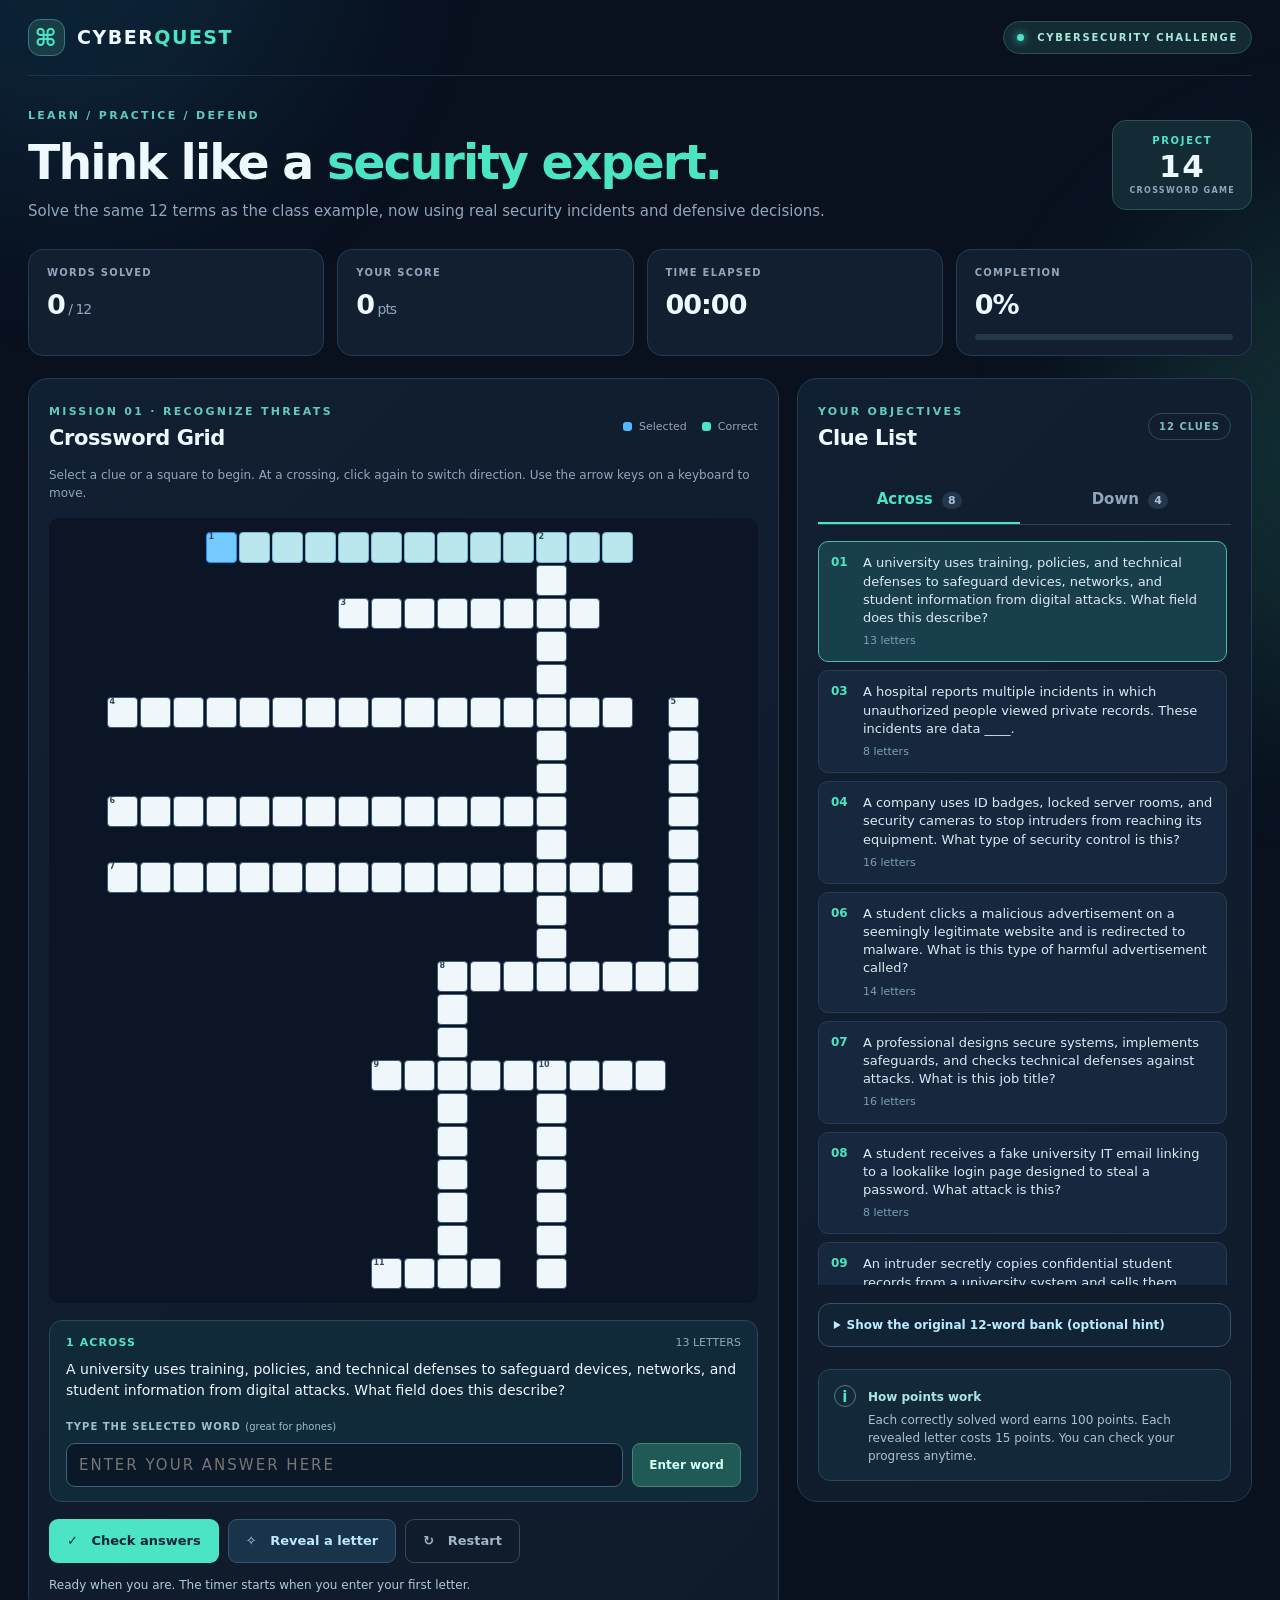
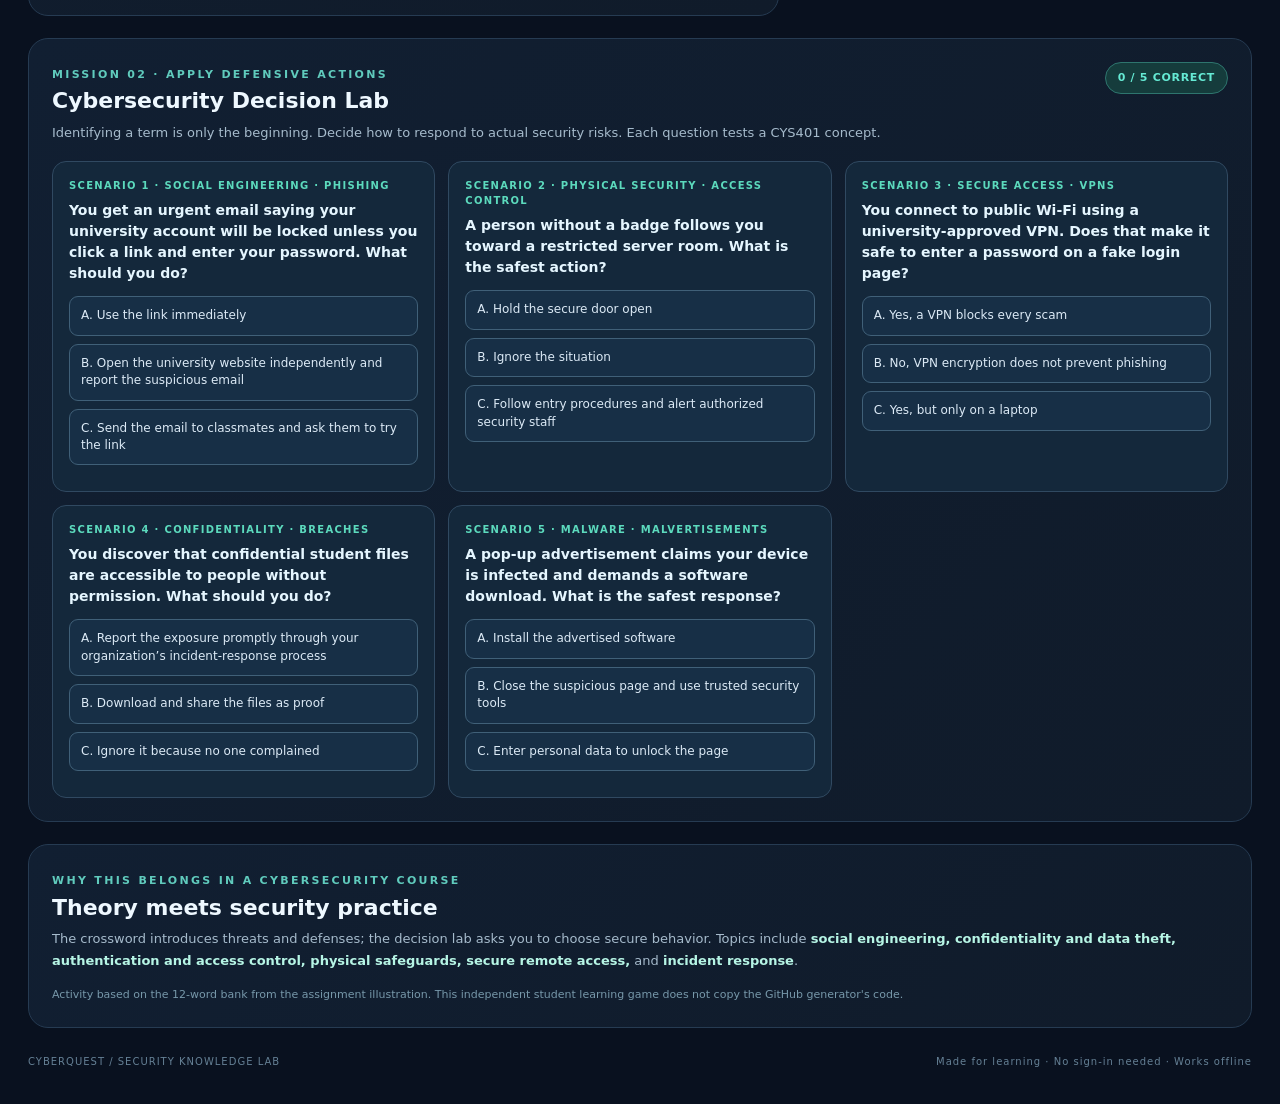
==== index.html @ 5131eaf5 "Rename index-2.html to index.html" ====
<!DOCTYPE html>
<html lang="en">
<head>
  <meta charset="utf-8">
  <meta name="viewport" content="width=device-width, initial-scale=1">
  <meta name="theme-color" content="#0c1528">
  <title>CyberQuest | Interactive Cybersecurity Crossword</title>
  <style>
:root{--bg:#09111f;--card:#111e30;--card2:#152439;--border:#263b52;--ink:#eef8ff;--muted:#91a6be;--accent:#4be5c3;--accent2:#55b7ff;--yellow:#ffd486;--red:#ff7585;--size:31px}
*{box-sizing:border-box}body{margin:0;min-height:100vh;background:var(--bg);color:var(--ink);font:15px/1.5 system-ui,-apple-system,BlinkMacSystemFont,"Segoe UI",sans-serif}button,input{font:inherit}button{cursor:pointer}button:focus-visible,input:focus-visible{outline:2px solid var(--accent);outline-offset:3px}
.ambient{position:fixed;z-index:-1;width:500px;height:500px;filter:blur(95px);opacity:.14;pointer-events:none;border-radius:50%}.ambient-1{background:#248dc1;top:-310px;left:-180px}.ambient-2{background:#49dbaa;top:200px;right:-350px}.page{max-width:1420px;margin:0 auto;padding:0 28px}
.topbar{display:flex;justify-content:space-between;align-items:center;gap:15px;border-bottom:1px solid #1e3149;min-height:76px}.brand{font-weight:900;color:var(--ink);letter-spacing:1.5px;text-decoration:none;display:inline-flex;align-items:center;gap:12px;font-size:19px}.brand-icon{display:grid;place-items:center;background:#183d47;border:1px solid #377a7e;border-radius:12px;width:37px;height:37px;color:var(--accent);font-size:24px}.brand-accent,.intro h1 span{color:var(--accent)}.header-tag,.challenge-tag{color:#a9e9d9;background:#132b35;border:1px solid #285158;border-radius:99px;padding:8px 13px;font-size:10px;letter-spacing:1.7px;font-weight:800}.status-dot{display:inline-block;width:7px;height:7px;background:var(--accent);border-radius:50%;margin-right:8px;box-shadow:0 0 9px var(--accent)}
.intro{display:flex;justify-content:space-between;align-items:center;gap:24px;margin:32px 0 27px}.eyebrow{font-size:11px;font-weight:800;letter-spacing:2.3px;color:#60cbbd}.intro h1{font-size:clamp(28px,3.7vw,48px);letter-spacing:-1.9px;line-height:1.15;margin:11px 0 10px}.intro p{margin:0;color:var(--muted);font-size:15px}.challenge-tag{min-width:105px;text-align:center;border-radius:14px;padding:12px 16px;color:var(--accent)}.challenge-tag b{display:block;font-size:31px;line-height:1.2;color:var(--ink)}.challenge-tag small{display:block;font-size:8px;letter-spacing:1.3px;color:var(--muted)}
.dashboard{display:grid;grid-template-columns:repeat(4,1fr);gap:13px;margin-bottom:22px}.stat{background:#111f31;border:1px solid var(--border);border-radius:15px;padding:15px 18px;min-width:0}.stat-label{display:block;color:var(--muted);font-size:10px;letter-spacing:1.25px;font-weight:800}.stat-value{display:block;margin-top:5px;font-size:27px;letter-spacing:-1px;font-variant-numeric:tabular-nums}.stat-value strong{font-weight:800}.stat-muted{color:var(--muted);font-size:14px;font-weight:500}.progress-track{height:6px;margin-top:8px;background:#26384b;border-radius:9px;overflow:hidden}.progress-fill{width:0;height:100%;background:linear-gradient(90deg,var(--accent2),var(--accent));border-radius:9px;transition:width .2s}
.game-layout{display:grid;grid-template-columns:minmax(0,1.65fr) minmax(300px,1fr);gap:18px;align-items:start}.puzzle-panel,.clues-panel{background:linear-gradient(135deg,#111f32,#101b2a);border:1px solid var(--border);border-radius:20px;padding:20px;min-width:0}.panel-head{display:flex;align-items:center;justify-content:space-between;gap:12px}.panel-head h2{font-size:21px;margin:2px 0 0;letter-spacing:-.4px}.legend{display:flex;align-items:center;gap:7px;color:var(--muted);font-size:11px;white-space:nowrap}.legend-active,.legend-correct{width:9px;height:9px;background:var(--accent2);border-radius:3px;display:inline-block;margin-left:8px}.legend-correct{background:var(--accent)}.helper{font-size:12px;color:var(--muted);margin:11px 0 16px}.grid-scroll{max-width:100%;overflow:auto;scrollbar-color:#37526c transparent;border-radius:10px;background:#0b1525;padding:14px;max-height:830px}.crossword-grid{display:grid;grid-template-columns:repeat(var(--columns),var(--size));grid-template-rows:repeat(var(--rows),var(--size));gap:2px;width:max-content;margin:auto}.cell{width:var(--size);height:var(--size);position:relative}.cell.block{background:transparent}.cell input{width:100%;height:100%;border:1px solid #3f5b76;border-radius:4px;padding:3px 0 0;text-align:center;background:#f0f7fb;color:#123046;text-transform:uppercase;font-size:15px;font-weight:800;outline:none;caret-color:transparent;transition:background .12s,border-color .12s}.cell input:focus-visible{outline:2px solid #61bfff;outline-offset:-2px}.cell .cell-number{position:absolute;z-index:2;top:1px;left:2px;color:#30495c;font-size:8px;line-height:1;pointer-events:none;font-weight:800}.cell.part-of-selected input{background:#b9e7ed;border-color:#77b8d8}.cell.cursor input{background:#75caff;border-color:#208aff;color:#062440}.cell.correct input{background:#b5f6de;border-color:#4abf9f}.cell.incorrect input{background:#ffbcc5;border-color:#f57788}.cell.hinted input{box-shadow:inset 0 -3px #dbac3d}.cell.correct.cursor input{background:#7be5c1}.cell.incorrect.cursor input{background:#ff96a7}
.selected-panel{margin-top:17px;border:1px solid #284858;border-radius:13px;background:#112a39;padding:14px 16px}.selected-top{display:flex;justify-content:space-between;gap:10px;align-items:center}.selected-index{font-size:11px;font-weight:900;color:var(--accent);letter-spacing:1.1px}.selected-length{color:var(--muted);font-size:11px}.selected-panel p{margin:8px 0 13px;min-height:24px;font-size:14px}.selected-panel label{font-size:10px;color:#9bbed0;font-weight:800;letter-spacing:1px}.selected-panel label span{letter-spacing:normal;text-transform:none;font-weight:400}.word-entry-row{display:flex;gap:9px;margin-top:6px}.word-entry-row input{width:100%;min-width:0;flex:1;border-radius:9px;background:#0b1827;border:1px solid #416179;color:#fff;padding:10px 12px;text-transform:uppercase;letter-spacing:2px}.mini-btn{border-radius:8px;border:1px solid #478377;background:#205a56;color:#d5fff3;padding:0 16px;white-space:nowrap;font-weight:750;font-size:12px}.mini-btn:hover{background:#267169}.actions{display:flex;gap:9px;flex-wrap:wrap;margin-top:17px}.btn{border-radius:9px;padding:11px 17px;font-size:13px;font-weight:800;border:1px solid transparent;transition:transform .15s,background .15s}.btn:hover,.mini-btn:hover{transform:translateY(-1px)}.btn.primary{background:var(--accent);color:#09243b}.btn.primary:hover{background:#7ef6d9}.btn.secondary{background:#19334a;border-color:#315771;color:#bce8ff}.btn.secondary:hover{background:#244863}.btn.ghost{background:transparent;border-color:#35495f;color:#a1b6c8}.feedback{font-size:12px;color:#afc9de;min-height:19px;margin:13px 0 0}.feedback.error{color:#ff9dac}.feedback.success{color:#79ecc7}
.clue-count{border:1px solid #2d4c5b;border-radius:20px;padding:5px 10px;font-size:10px;letter-spacing:1px;color:#7fbbbc;font-weight:800}.tab-row{display:flex;gap:8px;margin:21px 0 16px;border-bottom:1px solid #314459}.tab{flex:1;background:transparent;border:none;border-bottom:2px solid transparent;padding:12px;color:var(--muted);font-weight:800}.tab.active{border-color:var(--accent);color:var(--accent)}.tab span{background:#24364b;border-radius:9px;padding:2px 6px;margin-left:4px;color:#a8c2d5;font-size:11px}.clue-list{display:flex;flex-direction:column;gap:8px;max-height:744px;overflow:auto;scrollbar-color:#34506a transparent;padding-right:4px}.clue-btn{display:flex;text-align:left;align-items:flex-start;gap:10px;background:#17283e;border:1px solid #293b52;border-radius:10px;width:100%;padding:12px;color:#daeaf4;font-size:13px;line-height:1.4}.clue-btn:hover{border-color:#5687a0;background:#1d344d}.clue-btn.selected{background:#193f4c;border-color:#45bdad}.clue-btn.solved{border-color:#31775f}.clue-no{font-weight:900;color:var(--accent);font-size:12px;min-width:22px}.clue-content{flex:1}.clue-status{color:var(--accent);font-size:17px;line-height:1}.clue-length{display:inline-block;color:#7e9db5;margin-top:6px;font-size:11px}.tip{display:flex;gap:12px;background:#132838;border:1px solid #25495a;margin-top:22px;border-radius:12px;padding:15px;color:#a5c4d5}.tip-icon{width:22px;height:22px;flex:none;border:1px solid #527b89;border-radius:50%;text-align:center;color:var(--accent);font-weight:800}.tip strong{font-size:12px;color:#a9e7e5}.tip p{font-size:12px;margin:3px 0 0}footer{display:flex;justify-content:space-between;gap:15px;flex-wrap:wrap;padding:26px 0 35px;color:#658095;font-size:10px;letter-spacing:1px}.celebration{position:fixed;z-index:10;inset:0;display:grid;place-items:center;background:#03101cdd;padding:20px}.celebration[hidden]{display:none}.win-card{max-width:440px;width:100%;padding:32px;text-align:center;background:#132a3a;border:1px solid #4ba698;border-radius:21px;box-shadow:0 30px 90px #0008}.win-card h2{font-size:32px;margin:8px 0}.win-card p{color:#a0c4d5}.win-card .btn{margin-top:14px}.trophy{font-size:48px}
@media(max-width:1180px){:root{--size:28px}.game-layout{grid-template-columns:minmax(0,1.4fr) minmax(290px,1fr)}.puzzle-panel,.clues-panel{padding:16px}}
@media(max-width:850px){.game-layout{grid-template-columns:minmax(0,1fr)}.clue-list{max-height:360px}.intro h1{font-size:31px}.dashboard{grid-template-columns:repeat(2,1fr)}.legend{display:none}}
@media(max-width:540px){:root{--size:27px}.page{padding:0 13px}.topbar{min-height:62px}.brand{font-size:16px}.header-tag{font-size:8px;padding:6px 8px;letter-spacing:.6px}.intro{margin:22px 0;align-items:flex-start}.intro h1{font-size:29px}.intro p{font-size:13px}.challenge-tag{display:none}.dashboard{gap:8px}.stat{padding:11px 12px}.stat-value{font-size:23px}.puzzle-panel,.clues-panel{border-radius:14px;padding:12px}.grid-scroll{padding:8px}.cell input{font-size:14px}.actions .btn{flex:1 0 35%;padding:10px 8px}.mini-btn{padding:0 11px}.selected-panel{padding:12px}}
@media print{body{background:#fff;color:#000}.ambient,.topbar,.intro,.dashboard,.selected-panel,.actions,.feedback,.clues-panel,footer,.helper,.legend{display:none!important}.game-layout{display:block}.puzzle-panel{background:#fff;border:0}.grid-scroll{max-height:none;overflow:visible;background:#fff}.cell input{border:1px solid #444;color:#000;background:#fff!important}.cell.block{background:#333}.cell.block{print-color-adjust:exact}.crossword-grid{gap:0}}

/* Cybersecurity lesson cards and scenario-based decision lab */
.insight { margin-top:12px;padding:14px 16px;border:1px solid #248775;border-radius:12px;background:#102e31;color:#d3faee }
.insight[hidden] { display:none }
.lesson-label{display:block;color:#65edca;font-size:10px;letter-spacing:1.4px;font-weight:900}
.insight p{font-size:13px;line-height:1.6;margin:8px 0 0}
.insight .defense{color:#a9e4f1}
.word-bank{margin-top:18px;border:1px solid #355069;background:#132336;border-radius:12px;padding:12px 15px;color:#b1cddd;font-size:12px}
.word-bank summary{cursor:pointer;color:#b7edff;font-weight:750}
.word-bank p{margin:9px 0 0;line-height:1.8}
.course-section{margin-top:22px;background:linear-gradient(135deg,#111f32,#101b2a);border:1px solid var(--border);border-radius:20px;padding:23px}
.course-section h2{font-size:22px;margin:3px 0 6px;line-height:1.3}
.section-heading{display:flex;align-items:start;justify-content:space-between;gap:18px;margin-bottom:18px}
.section-heading p,.concept-section p{color:#a6bbcc;margin:6px 0 0;font-size:13px;line-height:1.65}
.challenge-progress{color:#65ead4;white-space:nowrap;border:1px solid #2e756e;background:#153c3c;padding:7px 12px;border-radius:30px;font-size:11px;font-weight:850;letter-spacing:.7px}
.challenge-grid{display:grid;grid-template-columns:repeat(auto-fit,minmax(min(100%,340px),1fr));gap:13px}
.challenge-card{padding:16px;background:#14283b;border:1px solid #304961;border-radius:14px;min-width:0}
.challenge-card h3{font-size:14px;line-height:1.5;margin:7px 0 12px;color:#e5f6ff}
.challenge-card .topic{color:#5cdabd;letter-spacing:1.3px;font-size:10px;font-weight:900}
.challenge-choice{display:block;width:100%;margin:8px 0;background:#172f46;border:1px solid #406078;border-radius:9px;padding:10px 11px;color:#dceaf6;text-align:left;line-height:1.45;font-size:12px}
.challenge-choice:hover:not(:disabled){border-color:#62c8cf;background:#1d4454}
.challenge-choice:disabled{cursor:default;opacity:.88}
.challenge-choice.chosen.correct{background:#154a3e;border-color:#62cfaa;color:#b7ffe4}
.challenge-choice.chosen.wrong{background:#502d3a;border-color:#ff8a96;color:#ffe5e8}
.challenge-feedback{font-size:12px;line-height:1.6;margin-top:10px;color:#bed4e1}
.challenge-feedback strong{color:#9af5d8}.challenge-feedback.error strong{color:#ffb5bd}
.concept-section strong{color:#b6f5e5}
.concept-section .source-note{color:#7798aa;font-size:11px;margin-top:15px}
@media(max-width:700px){.section-heading{flex-direction:column}.course-section{padding:15px;border-radius:14px}}
@media print{.course-section,.insight,.word-bank{display:none!important}}

</style>


</head>
<body>
  <div class="ambient ambient-1" aria-hidden="true"></div>
  <div class="ambient ambient-2" aria-hidden="true"></div>
  <div class="page">
    <header class="topbar">
      <a class="brand" href="index.html" aria-label="CyberQuest home">
        <span class="brand-icon" aria-hidden="true">⌘</span>
        <span>CYBER<span class="brand-accent">QUEST</span></span>
      </a>
      <span class="header-tag"><span class="status-dot"></span> CYBERSECURITY CHALLENGE</span>
    </header>

    <main>
      <section class="intro" aria-labelledby="page-title">
        <div>
          <div class="eyebrow">LEARN / PRACTICE / DEFEND</div>
          <h1 id="page-title">Think like a <span>security expert.</span></h1>
          <p>Solve the same 12 terms as the class example, now using real security incidents and defensive decisions.</p>
        </div>
        <div class="challenge-tag" aria-label="Class project 14">PROJECT <b>14</b><small>CROSSWORD GAME</small></div>
      </section>

      <section class="dashboard" aria-label="Game statistics">
        <div class="stat"><span class="stat-label">WORDS SOLVED</span><span class="stat-value"><strong id="solved-count">0</strong><span class="stat-muted"> / 12</span></span></div>
        <div class="stat"><span class="stat-label">YOUR SCORE</span><span class="stat-value"><strong id="score">0</strong><span class="stat-muted"> pts</span></span></div>
        <div class="stat"><span class="stat-label">TIME ELAPSED</span><span class="stat-value"><strong id="timer">00:00</strong></span></div>
        <div class="stat progress-stat"><span class="stat-label">COMPLETION</span><span class="stat-value"><strong id="progress-text">0%</strong></span><div class="progress-track"><div id="progress-fill" class="progress-fill"></div></div></div>
      </section>

      <section class="game-layout" aria-label="Crossword game">
        <div class="puzzle-panel">
          <div class="panel-head">
            <div><span class="eyebrow">MISSION 01 · RECOGNIZE THREATS</span><h2>Crossword Grid</h2></div>
            <div class="legend"><span class="legend-active"></span> Selected <span class="legend-correct"></span> Correct</div>
          </div>
          <p class="helper">Select a clue or a square to begin. At a crossing, click again to switch direction. Use the arrow keys on a keyboard to move.</p>
          <div class="grid-scroll" id="grid-scroll" tabindex="-1"><div class="crossword-grid" id="crossword-grid" role="group" aria-label="Crossword letter grid"></div></div>
          <div class="selected-panel" aria-live="polite">
            <div class="selected-top"><span id="selected-label" class="selected-index">SELECT A CLUE</span><span id="selected-length" class="selected-length"></span></div>
            <p id="selected-clue">Choose an Across or Down clue from the right.</p>
            <label for="word-entry">TYPE THE SELECTED WORD <span>(great for phones)</span></label>
            <div class="word-entry-row">
              <input id="word-entry" autocomplete="off" spellcheck="false" autocapitalize="characters" placeholder="Enter your answer here" aria-label="Answer the selected clue">
              <button id="apply-word" class="mini-btn">Enter word</button>
            </div>
          </div>
          <div class="insight" id="lesson" hidden aria-live="polite">
            <span class="lesson-label">SECURITY KNOWLEDGE UNLOCKED</span>
            <p id="lesson-description"></p>
            <p class="defense" id="lesson-defense"></p>
          </div>
          <div class="actions">
            <button id="check-btn" class="btn primary">✓ &nbsp; Check answers</button>
            <button id="hint-btn" class="btn secondary">✧ &nbsp; Reveal a letter</button>
            <button id="reset-btn" class="btn ghost">↻ &nbsp; Restart</button>
          </div>
          <p id="feedback" class="feedback" aria-live="polite">Ready when you are. The timer starts when you enter your first letter.</p>
        </div>

        <aside class="clues-panel" aria-label="Across and down clues">
          <div class="panel-head"><div><span class="eyebrow">YOUR OBJECTIVES</span><h2>Clue List</h2></div><span class="clue-count" id="clue-count">12 CLUES</span></div>
          <div class="tab-row" role="tablist" aria-label="Clue direction">
            <button class="tab active" id="tab-across" role="tab" aria-selected="true" aria-controls="clues-content">Across <span id="across-num"></span></button>
            <button class="tab" id="tab-down" role="tab" aria-selected="false" aria-controls="clues-content">Down <span id="down-num"></span></button>
          </div>
          <div id="clues-content" class="clue-list" role="tabpanel" aria-labelledby="tab-across"></div>
          <details class="word-bank"><summary>Show the original 12-word bank (optional hint)</summary>
            <p>Cybersecurity · Data Theft · Malvertisement · Accessing · Physical Security · Protection · Breaches · Identity Thefts · Hackers · VPNs · Phishing · Security Engineer</p>
          </details>
          <div class="tip"><span class="tip-icon">i</span><div><strong>How points work</strong><p>Each correctly solved word earns 100 points. Each revealed letter costs 15 points. You can check your progress anytime.</p></div></div>
        </aside>
      </section>
      <section class="course-section" aria-labelledby="course-title">
        <div class="section-heading"><div><span class="eyebrow">MISSION 02 · APPLY DEFENSIVE ACTIONS</span><h2 id="course-title">Cybersecurity Decision Lab</h2>
        <p>Identifying a term is only the beginning. Decide how to respond to actual security risks. Each question tests a CYS401 concept.</p></div>
        <div class="challenge-progress" id="challenge-progress">0 / 5 CORRECT</div></div>
        <div id="challenge-questions" class="challenge-grid"></div>
      </section>
      <section class="course-section concept-section" aria-labelledby="concept-title">
        <span class="eyebrow">WHY THIS BELONGS IN A CYBERSECURITY COURSE</span>
        <h2 id="concept-title">Theory meets security practice</h2>
        <p>The crossword introduces threats and defenses; the decision lab asks you to choose secure behavior. Topics include <strong>social engineering, confidentiality and data theft, authentication and access control, physical safeguards, secure remote access,</strong> and <strong>incident response</strong>.</p>
        <p class="source-note">Activity based on the 12-word bank from the assignment illustration. This independent student learning game does not copy the GitHub generator's code.</p>
      </section>
      <footer><span>CYBERQUEST / SECURITY KNOWLEDGE LAB</span><span>Made for learning · No sign-in needed · Works offline</span></footer>
    </main>
  </div>
  <div class="celebration" id="celebration" hidden role="dialog" aria-labelledby="win-title" aria-modal="true">
    <div class="win-card">
      <div class="trophy">🏆</div>
      <div class="eyebrow">MISSION ACCOMPLISHED</div>
      <h2 id="win-title">Crossword completed!</h2>
      <p id="win-summary"></p>
      <button id="play-again" class="btn primary">Play again</button>
    </div>
  </div>
<script>
// CyberQuest puzzle data.
const PUZZLE = {
  "width": 18,
  "height": 23,
  "entries": [
    {
      "answer": "CYBERSECURITY",
      "clue": "A university uses training, policies, and technical defenses to safeguard devices, networks, and student information from digital attacks. What field does this describe?",
      "r": 0,
      "c": 3,
      "dir": "across",
      "number": 1,
      "lesson": "Cybersecurity combines people, processes and technologies to protect digital assets.",
      "defense": "Course link: security principles, threats, controls and the CIA triad."
    },
    {
      "answer": "IDENTITYTHEFTS",
      "clue": "Several criminals used stolen names and personal information to impersonate victims and commit fraud. What are these crimes called?",
      "r": 0,
      "c": 13,
      "dir": "down",
      "number": 2,
      "lesson": "Identity theft occurs when personal information is used to impersonate someone fraudulently.",
      "defense": "Defend: protect personal data, verify requests and use MFA."
    },
    {
      "answer": "BREACHES",
      "clue": "A hospital reports multiple incidents in which unauthorized people viewed private records. These incidents are data ____.",
      "r": 2,
      "c": 7,
      "dir": "across",
      "number": 3,
      "lesson": "A breach is a security incident involving compromised protected data or systems.",
      "defense": "Defend: report suspected incidents quickly and follow incident-response procedures."
    },
    {
      "answer": "PHYSICALSECURITY",
      "clue": "A company uses ID badges, locked server rooms, and security cameras to stop intruders from reaching its equipment. What type of security control is this?",
      "r": 5,
      "c": 0,
      "dir": "across",
      "number": 4,
      "lesson": "Physical controls protect buildings, devices and information from unauthorized physical access.",
      "defense": "Defend: badge checks, locked equipment areas and visitor verification."
    },
    {
      "answer": "ACCESSING",
      "clue": "An authorized employee signs in and opens a permitted company database. What action are they performing?",
      "r": 5,
      "c": 17,
      "dir": "down",
      "number": 5,
      "lesson": "Access to systems must be approved, authenticated and limited to authorized resources.",
      "defense": "Defend: use strong authentication, authorization and access logs."
    },
    {
      "answer": "MALVERTISEMENT",
      "clue": "A student clicks a malicious advertisement on a seemingly legitimate website and is redirected to malware. What is this type of harmful advertisement called?",
      "r": 8,
      "c": 0,
      "dir": "across",
      "number": 6,
      "lesson": "A malvertisement is a malicious online advertisement used to lead people to harmful sites or software.",
      "defense": "Defend: maintain browser security updates and avoid unexpected ads and downloads."
    },
    {
      "answer": "SECURITYENGINEER",
      "clue": "A professional designs secure systems, implements safeguards, and checks technical defenses against attacks. What is this job title?",
      "r": 10,
      "c": 0,
      "dir": "across",
      "number": 7,
      "lesson": "A security engineer builds, tests and maintains safeguards in digital infrastructure.",
      "defense": "Course link: implementing technical controls and secure system design."
    },
    {
      "answer": "PHISHING",
      "clue": "A student receives a fake university IT email linking to a lookalike login page designed to steal a password. What attack is this?",
      "r": 13,
      "c": 10,
      "dir": "across",
      "number": 8,
      "lesson": "Phishing is social engineering that tricks people into revealing information or taking unsafe actions.",
      "defense": "Defend: inspect senders, avoid suspicious links and report unexpected credential requests."
    },
    {
      "answer": "PROTECTION",
      "clue": "A hospital uses encryption, backups, and access controls to keep sensitive information safe. What is the common goal of these measures?",
      "r": 13,
      "c": 10,
      "dir": "down",
      "number": 8,
      "lesson": "Protection means lowering security risks through preventive and defensive controls.",
      "defense": "Defend: combine MFA, patching, encryption, backups and awareness training."
    },
    {
      "answer": "DATATHEFT",
      "clue": "An intruder secretly copies confidential student records from a university system and sells them. What crime occurred?",
      "r": 16,
      "c": 8,
      "dir": "across",
      "number": 9,
      "lesson": "Data theft is the unauthorized copying or taking of confidential information.",
      "defense": "Defend: apply least privilege, monitor access and encrypt sensitive records."
    },
    {
      "answer": "HACKERS",
      "clue": "Unauthorized intruders exploit weak passwords to enter university systems. What are these attackers often called?",
      "r": 16,
      "c": 13,
      "dir": "down",
      "number": 10,
      "lesson": "A hacker uses technical skills to examine or access systems; ethical and malicious intentions differ.",
      "defense": "Defend: patch vulnerabilities, apply least privilege and monitor suspicious activity."
    },
    {
      "answer": "VPNS",
      "clue": "Remote workers use these tools to create encrypted network tunnels over public Wi-Fi. Give the plural acronym.",
      "r": 22,
      "c": 8,
      "dir": "across",
      "number": 11,
      "lesson": "Virtual private networks encrypt traffic between a device and a VPN endpoint.",
      "defense": "Defend: use trusted, institution-approved VPNs where appropriate; VPNs do not prevent phishing."
    }
  ]
};

(() => {
  'use strict';

  const puzzle = PUZZLE;
  const entries = puzzle.entries.map((entry) => ({ ...entry,
    id: `${entry.number}-${entry.dir}`,
    cells: Array.from({ length: entry.answer.length }, (_, i) => ({
      r: entry.r + (entry.dir === 'down' ? i : 0),
      c: entry.c + (entry.dir === 'across' ? i : 0)
    }))
  }));
  const byId = new Map(entries.map((entry) => [entry.id, entry]));
  const cells = new Map();
  const inputs = new Map();
  const startNumbers = new Map();
  const hintedCells = new Set();
  let selected = null;
  let activeKey = null;
  let activeTab = 'across';
  let hintsUsed = 0;
  let startedAt = null;
  let elapsedMillis = 0;
  let timerId = null;
  let checked = false;
  let finished = false;

  const $ = (id) => document.getElementById(id);
  const cellKey = (r, c) => `${r},${c}`;
  const getEntryText = (entry) => entry.cells.map(({r, c}) => cells.get(cellKey(r, c)).value).join('');
  const isSolved = (entry) => getEntryText(entry) === entry.answer;
  const activeCellEntries = (key) => cells.get(key)?.entries || [];

  entries.forEach((entry) => {
    startNumbers.set(cellKey(entry.r, entry.c), entry.number);
    entry.cells.forEach(({r, c}, i) => {
      const key = cellKey(r, c);
      if (!cells.has(key)) cells.set(key, { answer: entry.answer[i], value: '', entries: [] });
      if (cells.get(key).answer !== entry.answer[i]) {
        throw new Error(`Conflicting words at ${key}`);
      }
      cells.get(key).entries.push(entry.id);
    });
  });

  function makeGrid() {
    const board = $('crossword-grid');
    board.style.setProperty('--columns', String(puzzle.width));
    board.style.setProperty('--rows', String(puzzle.height));
    for (let r = 0; r < puzzle.height; r++) {
      for (let c = 0; c < puzzle.width; c++) {
        const key = cellKey(r, c);
        const wrapper = document.createElement('div');
        wrapper.className = 'cell';
        if (!cells.has(key)) {
          wrapper.classList.add('block');
          wrapper.setAttribute('aria-hidden', 'true');
        } else {
          const number = startNumbers.get(key);
          if (number !== undefined) {
            const label = document.createElement('span');
            label.className = 'cell-number';
            label.textContent = String(number);
            wrapper.appendChild(label);
          }
          const input = document.createElement('input');
          input.type = 'text';
          input.maxLength = 1;
          input.autocomplete = 'off';
          input.spellcheck = false;
          input.autocapitalize = 'characters';
          input.setAttribute('aria-label', `Row ${r + 1} column ${c + 1}${number !== undefined ? `, clue ${number}` : ''}`);
          input.dataset.key = key;
          input.addEventListener('click', () => {
            const options = activeCellEntries(key);
            if (selected && selected.cells.some(({r: rr, c: cc}) => cellKey(rr, cc) === key) && options.length > 1) {
              const other = options.find((id) => id !== selected.id);
              if (other) selectEntry(byId.get(other), key, false);
              else selectEntry(selected, key, false);
            } else {
              selectEntry(findPreferredEntry(key), key, false);
            }
          });
          input.addEventListener('focus', () => {
            activeKey = key;
            if (!selected || !selected.cells.some(({r: rr, c: cc}) => cellKey(rr, cc) === key)) {
              selectEntry(findPreferredEntry(key), key, false);
            } else {
              refreshClasses();
            }
          });
          input.addEventListener('input', (event) => {
            if (finished) return;
            const typed = event.target.value.replace(/[^a-z]/gi, '').slice(-1).toUpperCase();
            setCell(key, typed);
            if (typed) {
              beginTimer();
              const nextKey = adjacentInEntry(key, 1);
              if (nextKey) focusKey(nextKey);
            }
            checked = false;
            updateUI();
          });
          input.addEventListener('keydown', (event) => onCellKeydown(event, key));
          wrapper.appendChild(input);
          inputs.set(key, input);
        }
        board.appendChild(wrapper);
      }
    }
  }

  function findPreferredEntry(key) {
    const options = activeCellEntries(key);
    const desired = options.find((id) => byId.get(id).dir === activeTab);
    return byId.get(desired || options[0]);
  }

  function selectEntry(entry, cursorKey = null, scrollClue = false) {
    if (!entry) return;
    selected = entry;
    activeTab = entry.dir;
    activeKey = cursorKey || cellKey(entry.r, entry.c);
    $('selected-label').textContent = `${entry.number} ${entry.dir.toUpperCase()}`;
    $('selected-length').textContent = `${entry.answer.length} LETTERS`;
    $('selected-clue').textContent = entry.clue;
    $('word-entry').value = getEntryText(entry);
    updateTabs();
    renderClues(scrollClue);
    refreshClasses();
    updateLesson();
    scrollGridToCell(activeKey);
  }

  function scrollGridToCell(key) {
    const input = inputs.get(key);
    const box = $('grid-scroll');
    if (!input) return;
    const left = input.parentElement.offsetLeft;
    const top = input.parentElement.offsetTop;
    if (left < box.scrollLeft + 12 || left + input.offsetWidth > box.scrollLeft + box.clientWidth - 12) {
      box.scrollLeft = Math.max(0, left - box.clientWidth / 2);
    }
    if (top < box.scrollTop + 10 || top + input.offsetHeight > box.scrollTop + box.clientHeight - 10) {
      box.scrollTop = Math.max(0, top - box.clientHeight / 2);
    }
  }

  function focusKey(key) {
    activeKey = key;
    const input = inputs.get(key);
    if (input) input.focus({ preventScroll: true });
    refreshClasses();
    scrollGridToCell(key);
  }

  function adjacentInEntry(key, offset) {
    if (!selected) return null;
    const index = selected.cells.findIndex(({r, c}) => cellKey(r, c) === key);
    if (index === -1) return null;
    const target = selected.cells[index + offset];
    return target ? cellKey(target.r, target.c) : null;
  }

  function onCellKeydown(event, key) {
    if (finished) { event.preventDefault(); return; }
    if (event.key === ' ' && activeCellEntries(key).length > 1) {
      event.preventDefault();
      const other = activeCellEntries(key).find((id) => id !== selected.id);
      selectEntry(byId.get(other), key, false);
      return;
    }
    if (event.key === 'Enter') { event.preventDefault(); checkAnswers(); return; }
    if (event.key === 'Backspace') {
      event.preventDefault();
      const hadCharacter = Boolean(cells.get(key).value);
      setCell(key, '');
      if (!hadCharacter) { const previous = adjacentInEntry(key, -1); if (previous) focusKey(previous); }
      checked = false;
      updateUI();
      return;
    }
    if (event.key === 'Delete') { event.preventDefault(); setCell(key, ''); checked = false; updateUI(); return; }
    const arrows = {
      ArrowRight: [0, 1, 'across'], ArrowLeft: [0, -1, 'across'],
      ArrowDown: [1, 0, 'down'], ArrowUp: [-1, 0, 'down']
    };
    if (arrows[event.key]) {
      event.preventDefault();
      const [dr, dc, direction] = arrows[event.key];
      const available = activeCellEntries(key).find((id) => byId.get(id).dir === direction);
      if (available && selected.dir !== direction) selectEntry(byId.get(available), key, false);
      const [r, c] = key.split(',').map(Number);
      const nextKey = cellKey(r + dr, c + dc);
      if (cells.has(nextKey)) focusKey(nextKey);
    }
  }

  function updateTabs() {
    ['across', 'down'].forEach((dir) => {
      const button = $(`tab-${dir}`);
      const active = dir === activeTab;
      button.classList.toggle('active', active);
      button.setAttribute('aria-selected', String(active));
      if (active) $('clues-content').setAttribute('aria-labelledby', button.id);
    });
  }

  function renderClues(scrollToSelected = false) {
    const list = $('clues-content');
    list.replaceChildren();
    const visible = entries.filter((entry) => entry.dir === activeTab).sort((a, b) => a.number - b.number);
    visible.forEach((entry) => {
      const button = document.createElement('button');
      button.type = 'button';
      button.className = 'clue-btn';
      button.classList.toggle('selected', selected?.id === entry.id);
      button.classList.toggle('solved', isSolved(entry));
      button.setAttribute('aria-pressed', String(selected?.id === entry.id));
      const no = document.createElement('span');
      no.className = 'clue-no'; no.textContent = String(entry.number).padStart(2, '0');
      const content = document.createElement('span'); content.className = 'clue-content';
      const question = document.createElement('span'); question.textContent = entry.clue;
      const length = document.createElement('span'); length.className = 'clue-length'; length.textContent = `${entry.answer.length} letters`;
      content.append(question, document.createElement('br'), length);
      button.append(no, content);
      if (isSolved(entry)) {
        const tick = document.createElement('span'); tick.className = 'clue-status'; tick.textContent = '✓'; tick.setAttribute('aria-label', 'Solved');
        button.appendChild(tick);
      }
      button.addEventListener('click', () => { selectEntry(entry, null, false); });
      list.appendChild(button);
      if (scrollToSelected && selected?.id === entry.id) {
        button.scrollIntoView({block: 'nearest'});
      }
    });
  }

  function setCell(key, value) {
    cells.get(key).value = value;
    inputs.get(key).value = value;
  }

  function refreshClasses() {
    const selectedKeys = new Set(selected ? selected.cells.map(({r, c}) => cellKey(r, c)) : []);
    const solvedKeys = new Set(entries.filter(isSolved).flatMap((entry) => entry.cells.map(({r, c}) => cellKey(r, c))));
    for (const [key, input] of inputs) {
      const elem = input.parentElement;
      elem.classList.toggle('part-of-selected', selectedKeys.has(key));
      elem.classList.toggle('cursor', key === activeKey);
      elem.classList.toggle('correct', solvedKeys.has(key));
      elem.classList.toggle('incorrect', checked && Boolean(cells.get(key).value) && cells.get(key).answer !== cells.get(key).value);
      elem.classList.toggle('hinted', hintedCells.has(key));
    }
  }

  function updateUI() {
    const count = entries.filter(isSolved).length;
    $('solved-count').textContent = String(count);
    $('score').textContent = String(Math.max(0, count * 100 - hintsUsed * 15));
    $('progress-text').textContent = `${Math.round(count / entries.length * 100)}%`;
    $('progress-fill').style.width = `${count / entries.length * 100}%`;
    if (selected && document.activeElement !== $('word-entry')) $('word-entry').value = getEntryText(selected);
    renderClues();
    refreshClasses();
    updateLesson();
    if (count === entries.length && !finished) win();
  }

  function updateLesson() {
    const card = $('lesson');
    if (!selected || !isSolved(selected)) { card.hidden = true; return; }
    $('lesson-description').textContent = selected.lesson;
    $('lesson-defense').textContent = selected.defense;
    card.hidden = false;
  }

  function setFeedback(message, kind = '') {
    const feedback = $('feedback');
    feedback.textContent = message;
    feedback.className = `feedback ${kind}`;
  }

  function beginTimer() {
    if (startedAt !== null || finished) return;
    startedAt = performance.now();
    timerId = setInterval(showTime, 250);
  }

  function showTime() {
    const millis = elapsedMillis + (startedAt === null ? 0 : performance.now() - startedAt);
    const seconds = Math.floor(millis / 1000);
    $('timer').textContent = `${String(Math.floor(seconds / 60)).padStart(2, '0')}:${String(seconds % 60).padStart(2, '0')}`;
  }

  function applyWord() {
    if (!selected || finished) return;
    const text = $('word-entry').value.replace(/[^a-z]/gi, '').toUpperCase().slice(0, selected.answer.length);
    selected.cells.forEach(({r, c}, i) => setCell(cellKey(r, c), text[i] || ''));
    if (text) beginTimer();
    checked = false;
    updateUI();
    setFeedback(text ? `Answer added for ${selected.number} ${selected.dir}. Keep going!` : 'Selected word cleared.');
  }

  function checkAnswers() {
    if (finished) return;
    checked = true;
    const solved = entries.filter(isSolved).length;
    const wrong = entries.filter((entry) => getEntryText(entry).length === entry.answer.length && !isSolved(entry)).length;
    const remaining = entries.length - solved;
    if (remaining === 0) { win(); return; }
    setFeedback(`${solved} of ${entries.length} correct. ${wrong ? `${wrong} completed ${wrong === 1 ? 'word needs' : 'words need'} another look.` : 'Keep solving the remaining clues!'} Incorrect letters are highlighted in pink.`, wrong ? 'error' : '');
    updateUI();
  }

  function revealLetter() {
    if (!selected || finished) return;
    const missingIndex = selected.cells.findIndex(({r, c}, i) => cells.get(cellKey(r, c)).value !== selected.answer[i]);
    if (missingIndex === -1) {
      setFeedback('This word is already correct. Choose another clue.','success'); return;
    }
    const {r, c} = selected.cells[missingIndex];
    const key = cellKey(r, c);
    setCell(key, selected.answer[missingIndex]);
    if (!hintedCells.has(key)) { hintsUsed += 1; hintedCells.add(key); }
    beginTimer();
    checked = false;
    focusKey(key);
    updateUI();
    setFeedback(`One letter revealed in ${selected.number} ${selected.dir}. A 15-point hint penalty was applied.`);
  }

  function win() {
    if (finished) return;
    finished = true;
    clearInterval(timerId);
    if (startedAt !== null) { elapsedMillis += performance.now() - startedAt; startedAt = null; }
    showTime();
    const score = Math.max(0, entries.length * 100 - hintsUsed * 15);
    $('win-summary').textContent = `You solved all ${entries.length} words in ${$('timer').textContent}, earning ${score} points${hintsUsed ? ` with ${hintsUsed} hint${hintsUsed === 1 ? '' : 's'}` : ' without using a hint'}!`;
    $('celebration').hidden = false;
    $('play-again').focus();
  }

  function restart() {
    if (!finished && [...cells.values()].some((cell) => cell.value) && !confirm('Clear all of your answers and restart the timer?')) return;
    for (const key of cells.keys()) setCell(key, '');
    clearInterval(timerId);
    startedAt = null;
    elapsedMillis = 0;
    hintsUsed = 0;
    hintedCells.clear();
    checked = false;
    finished = false;
    $('celebration').hidden = true;
    $('timer').textContent = '00:00';
    selectEntry(entries.find((entry) => entry.dir === 'across'), null, false);
    updateUI();
    setFeedback('New attempt ready. The timer starts when you enter your first letter.');
  }

  const challenges = [
    { topic: 'SOCIAL ENGINEERING · PHISHING',
      prompt: 'You get an urgent email saying your university account will be locked unless you click a link and enter your password. What should you do?',
      options: ['Use the link immediately', 'Open the university website independently and report the suspicious email', 'Send the email to classmates and ask them to try the link'],
      correct: 1, why: 'Phishing uses urgency and imitation to steal credentials. Verify using an official channel and report suspicious messages.' },
    { topic: 'PHYSICAL SECURITY · ACCESS CONTROL',
      prompt: 'A person without a badge follows you toward a restricted server room. What is the safest action?',
      options: ['Hold the secure door open', 'Ignore the situation', 'Follow entry procedures and alert authorized security staff'],
      correct: 2, why: 'Tailgating can bypass physical access controls. Follow authorization and visitor procedures.' },
    { topic: 'SECURE ACCESS · VPNS',
      prompt: 'You connect to public Wi-Fi using a university-approved VPN. Does that make it safe to enter a password on a fake login page?',
      options: ['Yes, a VPN blocks every scam', 'No, VPN encryption does not prevent phishing', 'Yes, but only on a laptop'],
      correct: 1, why: 'VPNs protect traffic between your device and a VPN endpoint but cannot prove that a website is genuine.' },
    { topic: 'CONFIDENTIALITY · BREACHES',
      prompt: 'You discover that confidential student files are accessible to people without permission. What should you do?',
      options: ['Report the exposure promptly through your organization’s incident-response process', 'Download and share the files as proof', 'Ignore it because no one complained'],
      correct: 0, why: 'Possible data breaches should be reported promptly while preserving evidence safely and limiting further exposure.' },
    { topic: 'MALWARE · MALVERTISEMENTS',
      prompt: 'A pop-up advertisement claims your device is infected and demands a software download. What is the safest response?',
      options: ['Install the advertised software', 'Close the suspicious page and use trusted security tools', 'Enter personal data to unlock the page'],
      correct: 1, why: 'Malicious advertisements exploit fear or curiosity to spread unwanted software and steal information.' }
  ];
  const answeredChallenges = new Map();

  function renderChallenges() {
    const root = $('challenge-questions');
    root.replaceChildren();
    challenges.forEach((challenge, index) => {
      const article = document.createElement('article');
      article.className = 'challenge-card';
      const topic = document.createElement('div'); topic.className = 'topic'; topic.textContent = `SCENARIO ${index + 1} · ${challenge.topic}`;
      const heading = document.createElement('h3'); heading.textContent = challenge.prompt;
      const feedback = document.createElement('div'); feedback.className = 'challenge-feedback'; feedback.setAttribute('aria-live', 'polite');
      const buttons = challenge.options.map((option, choice) => {
        const btn = document.createElement('button'); btn.type = 'button'; btn.className = 'challenge-choice'; btn.textContent = `${String.fromCharCode(65 + choice)}. ${option}`;
        btn.addEventListener('click', () => {
          if (answeredChallenges.has(index)) return;
          answeredChallenges.set(index, choice === challenge.correct);
          buttons.forEach((b, i) => {
            b.disabled = true;
            if (i === choice) b.classList.add('chosen', choice === challenge.correct ? 'correct' : 'wrong');
            if (choice !== challenge.correct && i === challenge.correct) b.classList.add('correct');
          });
          const status = document.createElement('strong'); status.textContent = choice === challenge.correct ? 'Correct decision. ' : 'Not quite. ';
          feedback.append(status, document.createTextNode(challenge.why));
          feedback.classList.toggle('error', choice !== challenge.correct);
          const nCorrect = [...answeredChallenges.values()].filter(Boolean).length;
          $('challenge-progress').textContent = `${nCorrect} / ${challenges.length} CORRECT`;
        });
        return btn;
      });
      article.append(topic, heading, ...buttons, feedback);
      root.appendChild(article);
    });
  }

  function init() {
    $('across-num').textContent = entries.filter((entry) => entry.dir === 'across').length;
    $('down-num').textContent = entries.filter((entry) => entry.dir === 'down').length;
    $('clue-count').textContent = `${entries.length} CLUES`;
    makeGrid();
    renderChallenges();
    ['across', 'down'].forEach((direction) => {
      $(`tab-${direction}`).addEventListener('click', () => {
        activeTab = direction;
        const target = entries.find((entry) => entry.dir === direction && entry.number === selected?.number) || entries.find((entry) => entry.dir === direction);
        selectEntry(target, null, false);
      });
    });
    $('apply-word').addEventListener('click', applyWord);
    $('word-entry').addEventListener('keydown', (event) => { if (event.key === 'Enter') { event.preventDefault(); applyWord(); } });
    $('check-btn').addEventListener('click', checkAnswers);
    $('hint-btn').addEventListener('click', revealLetter);
    $('reset-btn').addEventListener('click', restart);
    $('play-again').addEventListener('click', restart);
    selectEntry(entries.find((entry) => entry.dir === 'across'), null, false);
    updateUI();
  }
  init();
})();

</script>
</body>
</html>
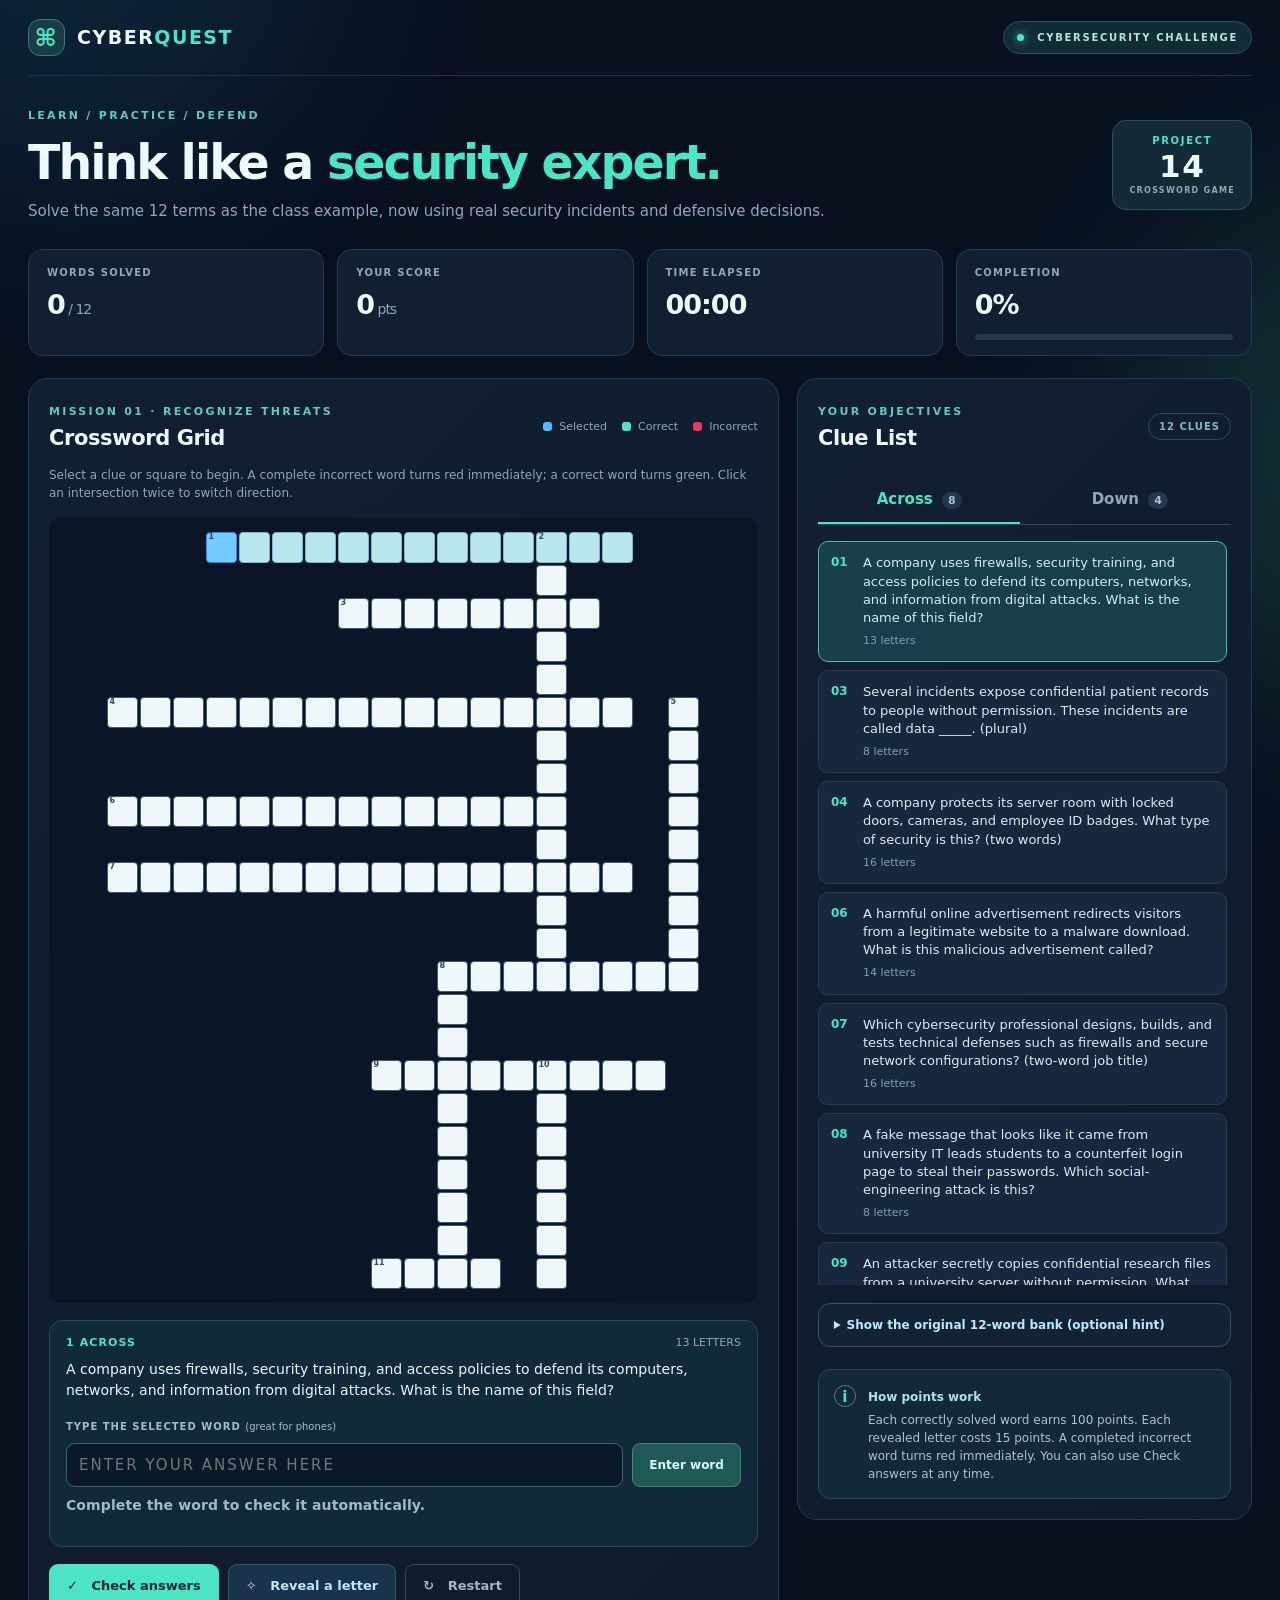
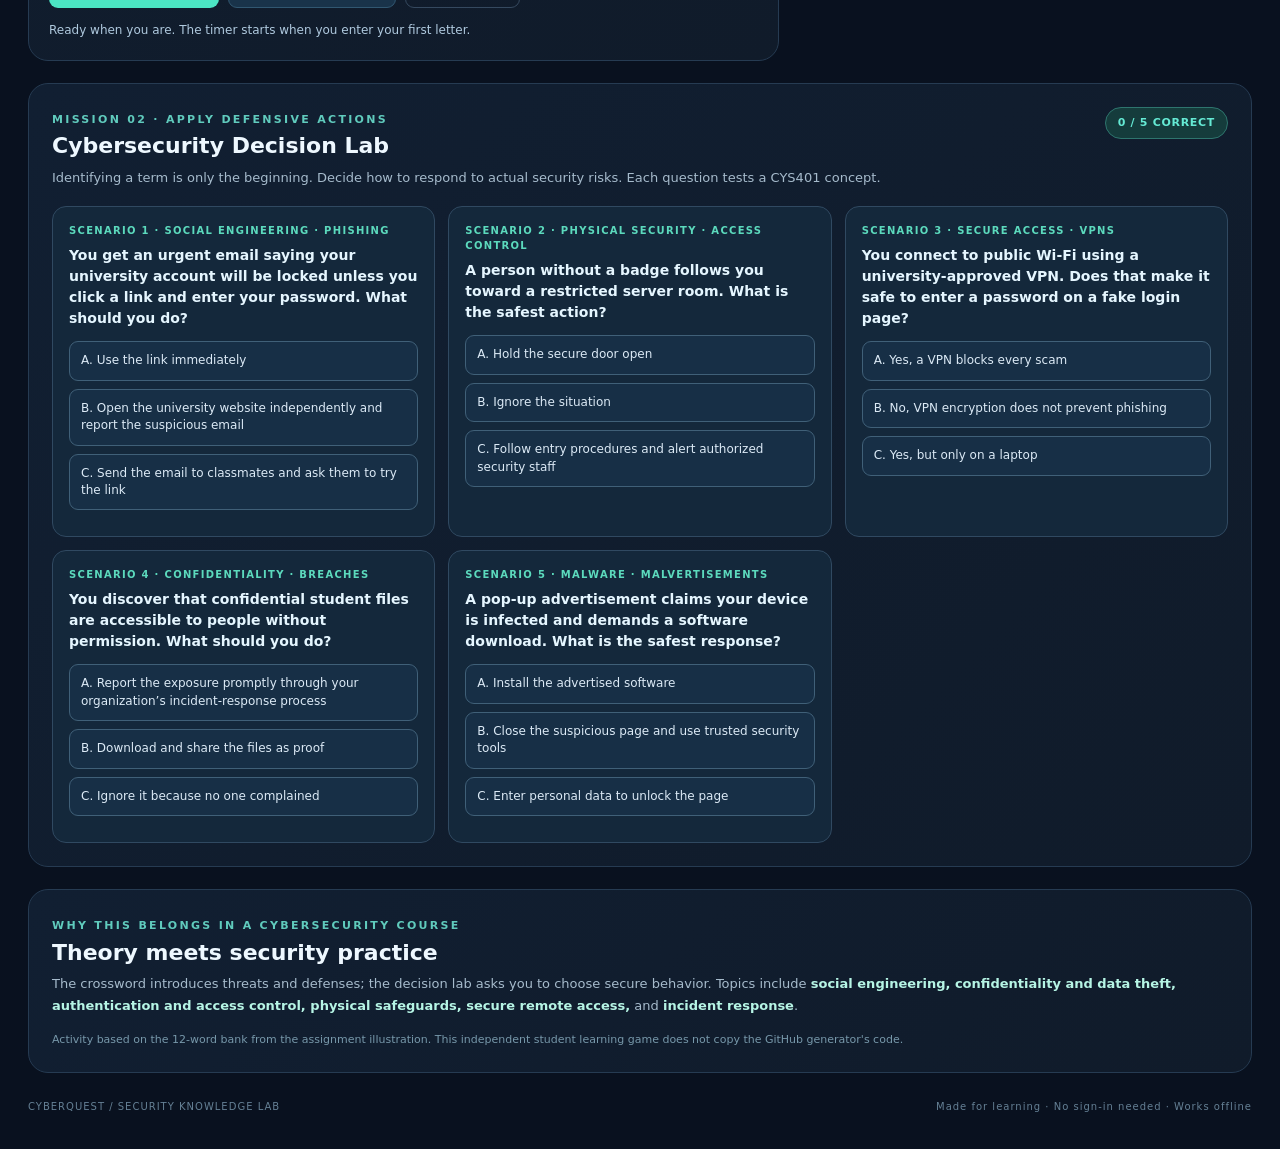
==== commit cbc17d0d: "Rename index-3.html to index.html" ====
--- a/index.html
+++ b/index.html
@@ -50,6 +50,27 @@
 @media(max-width:700px){.section-heading{flex-direction:column}.course-section{padding:15px;border-radius:14px}}
 @media print{.course-section,.insight,.word-bank{display:none!important}}
 
+
+/* Completed incorrect answers are red immediately, including their intersecting squares. */
+.cell.word-wrong input,
+.cell.word-wrong.part-of-selected input,
+.cell.word-wrong.correct input,
+.cell.word-wrong.incorrect input{background:#ffc5ce;border:2px solid #ed3659;color:#75182a;box-shadow:inset 0 0 0 1px #ef5c77}
+.cell.word-wrong.cursor input,
+.cell.word-wrong.correct.cursor input{background:#ff9eae;border:2px solid #d91d43;color:#580819;box-shadow:0 0 0 2px #ff63887a}
+@keyframes wrongPulse{0%{transform:scale(1);filter:brightness(1)}32%{transform:scale(1.10);filter:brightness(1.06)}60%{transform:scale(.98)}100%{transform:scale(1)}}
+.cell.word-wrong.flash-wrong input{animation:wrongPulse .48s ease-out}
+.legend-wrong{display:inline-block;width:9px;height:9px;background:#ed3659;border-radius:3px;margin-left:8px}
+.selected-panel.invalid{border-color:#e94b68;background:#341f32;box-shadow:0 0 0 1px #9e3550aa}
+.selected-panel.valid{border-color:#4ac7a0}
+.selected-panel.invalid #word-entry{border-color:#ff7590}
+.selected-panel.invalid .mini-btn{background:#8f2748;border-color:#ef577c;color:#fff}
+.answer-status{font-size:12px;font-weight:800;letter-spacing:.1px;margin:10px 0 0;min-height:18px;color:#9bbbd0}
+.answer-status.error{color:#ff9cac}
+.answer-status.success{color:#81edc5}
+.clue-btn.wrong{border-color:#ec4667;background:#392337}
+.clue-btn.wrong .clue-no,.clue-btn.wrong .clue-status{color:#ff8ea2}
+@media(prefers-reduced-motion:reduce){.cell.word-wrong.flash-wrong input{animation:none}}
 </style>
 
 
@@ -87,9 +108,9 @@
         <div class="puzzle-panel">
           <div class="panel-head">
             <div><span class="eyebrow">MISSION 01 · RECOGNIZE THREATS</span><h2>Crossword Grid</h2></div>
-            <div class="legend"><span class="legend-active"></span> Selected <span class="legend-correct"></span> Correct</div>
+            <div class="legend"><span class="legend-active"></span> Selected <span class="legend-correct"></span> Correct <span class="legend-wrong"></span> Incorrect</div>
           </div>
-          <p class="helper">Select a clue or a square to begin. At a crossing, click again to switch direction. Use the arrow keys on a keyboard to move.</p>
+          <p class="helper">Select a clue or square to begin. A complete incorrect word turns red immediately; a correct word turns green. Click an intersection twice to switch direction.</p>
           <div class="grid-scroll" id="grid-scroll" tabindex="-1"><div class="crossword-grid" id="crossword-grid" role="group" aria-label="Crossword letter grid"></div></div>
           <div class="selected-panel" aria-live="polite">
             <div class="selected-top"><span id="selected-label" class="selected-index">SELECT A CLUE</span><span id="selected-length" class="selected-length"></span></div>
@@ -99,6 +120,7 @@
               <input id="word-entry" autocomplete="off" spellcheck="false" autocapitalize="characters" placeholder="Enter your answer here" aria-label="Answer the selected clue">
               <button id="apply-word" class="mini-btn">Enter word</button>
             </div>
+            <p id="selected-status" class="answer-status" aria-live="polite">Complete the word to check it.</p>
           </div>
           <div class="insight" id="lesson" hidden aria-live="polite">
             <span class="lesson-label">SECURITY KNOWLEDGE UNLOCKED</span>
@@ -123,7 +145,7 @@
           <details class="word-bank"><summary>Show the original 12-word bank (optional hint)</summary>
             <p>Cybersecurity · Data Theft · Malvertisement · Accessing · Physical Security · Protection · Breaches · Identity Thefts · Hackers · VPNs · Phishing · Security Engineer</p>
           </details>
-          <div class="tip"><span class="tip-icon">i</span><div><strong>How points work</strong><p>Each correctly solved word earns 100 points. Each revealed letter costs 15 points. You can check your progress anytime.</p></div></div>
+          <div class="tip"><span class="tip-icon">i</span><div><strong>How points work</strong><p>Each correctly solved word earns 100 points. Each revealed letter costs 15 points. A completed incorrect word turns red immediately. You can also use Check answers at any time.</p></div></div>
         </aside>
       </section>
       <section class="course-section" aria-labelledby="course-title">
@@ -158,7 +180,7 @@
   "entries": [
     {
       "answer": "CYBERSECURITY",
-      "clue": "A university uses training, policies, and technical defenses to safeguard devices, networks, and student information from digital attacks. What field does this describe?",
+      "clue": "A company uses firewalls, security training, and access policies to defend its computers, networks, and information from digital attacks. What is the name of this field?",
       "r": 0,
       "c": 3,
       "dir": "across",
@@ -168,7 +190,7 @@
     },
     {
       "answer": "IDENTITYTHEFTS",
-      "clue": "Several criminals used stolen names and personal information to impersonate victims and commit fraud. What are these crimes called?",
+      "clue": "Criminals steal several people’s personal details, then impersonate them to open fraudulent accounts. What are these crimes called? (two words, plural)",
       "r": 0,
       "c": 13,
       "dir": "down",
@@ -178,7 +200,7 @@
     },
     {
       "answer": "BREACHES",
-      "clue": "A hospital reports multiple incidents in which unauthorized people viewed private records. These incidents are data ____.",
+      "clue": "Several incidents expose confidential patient records to people without permission. These incidents are called data _____. (plural)",
       "r": 2,
       "c": 7,
       "dir": "across",
@@ -188,7 +210,7 @@
     },
     {
       "answer": "PHYSICALSECURITY",
-      "clue": "A company uses ID badges, locked server rooms, and security cameras to stop intruders from reaching its equipment. What type of security control is this?",
+      "clue": "A company protects its server room with locked doors, cameras, and employee ID badges. What type of security is this? (two words)",
       "r": 5,
       "c": 0,
       "dir": "across",
@@ -198,7 +220,7 @@
     },
     {
       "answer": "ACCESSING",
-      "clue": "An authorized employee signs in and opens a permitted company database. What action are they performing?",
+      "clue": "An authorized employee logs in and opens records in a company database. What action is the employee performing? (ends in -ing)",
       "r": 5,
       "c": 17,
       "dir": "down",
@@ -208,7 +230,7 @@
     },
     {
       "answer": "MALVERTISEMENT",
-      "clue": "A student clicks a malicious advertisement on a seemingly legitimate website and is redirected to malware. What is this type of harmful advertisement called?",
+      "clue": "A harmful online advertisement redirects visitors from a legitimate website to a malware download. What is this malicious advertisement called?",
       "r": 8,
       "c": 0,
       "dir": "across",
@@ -218,7 +240,7 @@
     },
     {
       "answer": "SECURITYENGINEER",
-      "clue": "A professional designs secure systems, implements safeguards, and checks technical defenses against attacks. What is this job title?",
+      "clue": "Which cybersecurity professional designs, builds, and tests technical defenses such as firewalls and secure network configurations? (two-word job title)",
       "r": 10,
       "c": 0,
       "dir": "across",
@@ -228,7 +250,7 @@
     },
     {
       "answer": "PHISHING",
-      "clue": "A student receives a fake university IT email linking to a lookalike login page designed to steal a password. What attack is this?",
+      "clue": "A fake message that looks like it came from university IT leads students to a counterfeit login page to steal their passwords. Which social-engineering attack is this?",
       "r": 13,
       "c": 10,
       "dir": "across",
@@ -238,7 +260,7 @@
     },
     {
       "answer": "PROTECTION",
-      "clue": "A hospital uses encryption, backups, and access controls to keep sensitive information safe. What is the common goal of these measures?",
+      "clue": "Encryption, backups, and access controls all aim to keep sensitive information safe. What is this shared goal called?",
       "r": 13,
       "c": 10,
       "dir": "down",
@@ -248,7 +270,7 @@
     },
     {
       "answer": "DATATHEFT",
-      "clue": "An intruder secretly copies confidential student records from a university system and sells them. What crime occurred?",
+      "clue": "An attacker secretly copies confidential research files from a university server without permission. What crime has occurred? (two words)",
       "r": 16,
       "c": 8,
       "dir": "across",
@@ -258,7 +280,7 @@
     },
     {
       "answer": "HACKERS",
-      "clue": "Unauthorized intruders exploit weak passwords to enter university systems. What are these attackers often called?",
+      "clue": "People who use technical skills to examine or exploit computer systems can act ethically or maliciously. What are they called? (plural)",
       "r": 16,
       "c": 13,
       "dir": "down",
@@ -268,7 +290,7 @@
     },
     {
       "answer": "VPNS",
-      "clue": "Remote workers use these tools to create encrypted network tunnels over public Wi-Fi. Give the plural acronym.",
+      "clue": "Remote employees use encrypted network tunnels to connect securely to organizational resources over the internet. What are these technologies called? (plural acronym)",
       "r": 22,
       "c": 8,
       "dir": "across",
@@ -304,11 +326,14 @@
   let timerId = null;
   let checked = false;
   let finished = false;
+  let previouslyWrong = new Set();
 
   const $ = (id) => document.getElementById(id);
   const cellKey = (r, c) => `${r},${c}`;
   const getEntryText = (entry) => entry.cells.map(({r, c}) => cells.get(cellKey(r, c)).value).join('');
   const isSolved = (entry) => getEntryText(entry) === entry.answer;
+  const isComplete = (entry) => entry.cells.every(({r,c}) => Boolean(cells.get(cellKey(r,c)).value));
+  const isWrong = (entry) => isComplete(entry) && !isSolved(entry);
   const activeCellEntries = (key) => cells.get(key)?.entries || [];
 
   entries.forEach((entry) => {
@@ -379,7 +404,7 @@
               if (nextKey) focusKey(nextKey);
             }
             checked = false;
-            updateUI();
+            updateUI(true);
           });
           input.addEventListener('keydown', (event) => onCellKeydown(event, key));
           wrapper.appendChild(input);
@@ -409,6 +434,7 @@
     renderClues(scrollClue);
     refreshClasses();
     updateLesson();
+    updateSelectedValidation();
     scrollGridToCell(activeKey);
   }
 
@@ -457,10 +483,10 @@
       setCell(key, '');
       if (!hadCharacter) { const previous = adjacentInEntry(key, -1); if (previous) focusKey(previous); }
       checked = false;
-      updateUI();
+      updateUI(true);
       return;
     }
-    if (event.key === 'Delete') { event.preventDefault(); setCell(key, ''); checked = false; updateUI(); return; }
+    if (event.key === 'Delete') { event.preventDefault(); setCell(key, ''); checked = false; updateUI(true); return; }
     const arrows = {
       ArrowRight: [0, 1, 'across'], ArrowLeft: [0, -1, 'across'],
       ArrowDown: [1, 0, 'down'], ArrowUp: [-1, 0, 'down']
@@ -496,6 +522,7 @@
       button.className = 'clue-btn';
       button.classList.toggle('selected', selected?.id === entry.id);
       button.classList.toggle('solved', isSolved(entry));
+      button.classList.toggle('wrong', isWrong(entry));
       button.setAttribute('aria-pressed', String(selected?.id === entry.id));
       const no = document.createElement('span');
       no.className = 'clue-no'; no.textContent = String(entry.number).padStart(2, '0');
@@ -504,8 +531,11 @@
       const length = document.createElement('span'); length.className = 'clue-length'; length.textContent = `${entry.answer.length} letters`;
       content.append(question, document.createElement('br'), length);
       button.append(no, content);
-      if (isSolved(entry)) {
-        const tick = document.createElement('span'); tick.className = 'clue-status'; tick.textContent = '✓'; tick.setAttribute('aria-label', 'Solved');
+      if (isSolved(entry) || isWrong(entry)) {
+        const tick = document.createElement('span');
+        tick.className = 'clue-status';
+        tick.textContent = isSolved(entry) ? '✓' : '✕';
+        tick.setAttribute('aria-label', isSolved(entry) ? 'Correct word' : 'Incorrect word');
         button.appendChild(tick);
       }
       button.addEventListener('click', () => { selectEntry(entry, null, false); });
@@ -524,17 +554,42 @@
   function refreshClasses() {
     const selectedKeys = new Set(selected ? selected.cells.map(({r, c}) => cellKey(r, c)) : []);
     const solvedKeys = new Set(entries.filter(isSolved).flatMap((entry) => entry.cells.map(({r, c}) => cellKey(r, c))));
+    const wrongEntries = entries.filter(isWrong);
+    const wrongKeys = new Set(wrongEntries.flatMap((entry) => entry.cells.map(({r, c}) => cellKey(r, c))));
     for (const [key, input] of inputs) {
       const elem = input.parentElement;
+      elem.classList.remove('flash-wrong');
       elem.classList.toggle('part-of-selected', selectedKeys.has(key));
       elem.classList.toggle('cursor', key === activeKey);
       elem.classList.toggle('correct', solvedKeys.has(key));
+      elem.classList.toggle('word-wrong', wrongKeys.has(key));
       elem.classList.toggle('incorrect', checked && Boolean(cells.get(key).value) && cells.get(key).answer !== cells.get(key).value);
       elem.classList.toggle('hinted', hintedCells.has(key));
-    }
-  }
-
-  function updateUI() {
+      input.setAttribute('aria-invalid', String(wrongKeys.has(key) || (checked && Boolean(cells.get(key).value) && cells.get(key).answer !== cells.get(key).value)));
+    }
+    // Pulse only when a word first becomes fully filled and incorrect.
+    const newlyWrong = wrongEntries.filter((entry) => !previouslyWrong.has(entry.id));
+    for (const entry of newlyWrong) {
+      for (const {r,c} of entry.cells) inputs.get(cellKey(r,c)).parentElement.classList.add('flash-wrong');
+    }
+    previouslyWrong = new Set(wrongEntries.map((entry) => entry.id));
+  }
+
+  function updateSelectedValidation() {
+    const panel = document.querySelector('.selected-panel');
+    const status = $('selected-status');
+    const wrong = selected && isWrong(selected);
+    const correct = selected && isSolved(selected);
+    panel.classList.toggle('invalid', Boolean(wrong));
+    panel.classList.toggle('valid', Boolean(correct));
+    status.className = `answer-status ${wrong ? 'error' : correct ? 'success' : ''}`;
+    status.textContent = wrong ? '✕ Incorrect answer — this word is highlighted in red. Try again.'
+      : correct ? '✓ Correct! Security lesson unlocked below.'
+      : 'Complete the word to check it automatically.';
+    $('word-entry').setAttribute('aria-invalid', String(Boolean(wrong)));
+  }
+
+  function updateUI(announce = false) {
     const count = entries.filter(isSolved).length;
     $('solved-count').textContent = String(count);
     $('score').textContent = String(Math.max(0, count * 100 - hintsUsed * 15));
@@ -544,6 +599,12 @@
     renderClues();
     refreshClasses();
     updateLesson();
+    updateSelectedValidation();
+    if (announce && selected) {
+      if (isWrong(selected)) setFeedback(`✕ ${selected.number} ${selected.dir}: Incorrect word — red means try again.`, 'error');
+      else if (isSolved(selected)) setFeedback(`✓ ${selected.number} ${selected.dir}: Correct! The word is green.`, 'success');
+      else setFeedback('Keep going! Your answer will be checked automatically when the word is complete.');
+    }
     if (count === entries.length && !finished) win();
   }
 
@@ -579,18 +640,17 @@
     selected.cells.forEach(({r, c}, i) => setCell(cellKey(r, c), text[i] || ''));
     if (text) beginTimer();
     checked = false;
-    updateUI();
-    setFeedback(text ? `Answer added for ${selected.number} ${selected.dir}. Keep going!` : 'Selected word cleared.');
+    updateUI(true);
   }
 
   function checkAnswers() {
     if (finished) return;
     checked = true;
     const solved = entries.filter(isSolved).length;
-    const wrong = entries.filter((entry) => getEntryText(entry).length === entry.answer.length && !isSolved(entry)).length;
+    const wrong = entries.filter(isWrong).length;
     const remaining = entries.length - solved;
     if (remaining === 0) { win(); return; }
-    setFeedback(`${solved} of ${entries.length} correct. ${wrong ? `${wrong} completed ${wrong === 1 ? 'word needs' : 'words need'} another look.` : 'Keep solving the remaining clues!'} Incorrect letters are highlighted in pink.`, wrong ? 'error' : '');
+    setFeedback(`${solved} of ${entries.length} correct. ${wrong ? `${wrong} completed ${wrong === 1 ? 'word needs' : 'words need'} another look.` : 'Keep solving the remaining clues!'} Incorrect completed words are red; any remaining incorrect letters are highlighted in pink.`, wrong ? 'error' : '');
     updateUI();
   }
 
@@ -635,6 +695,7 @@
     finished = false;
     $('celebration').hidden = true;
     $('timer').textContent = '00:00';
+    previouslyWrong = new Set();
     selectEntry(entries.find((entry) => entry.dir === 'across'), null, false);
     updateUI();
     setFeedback('New attempt ready. The timer starts when you enter your first letter.');
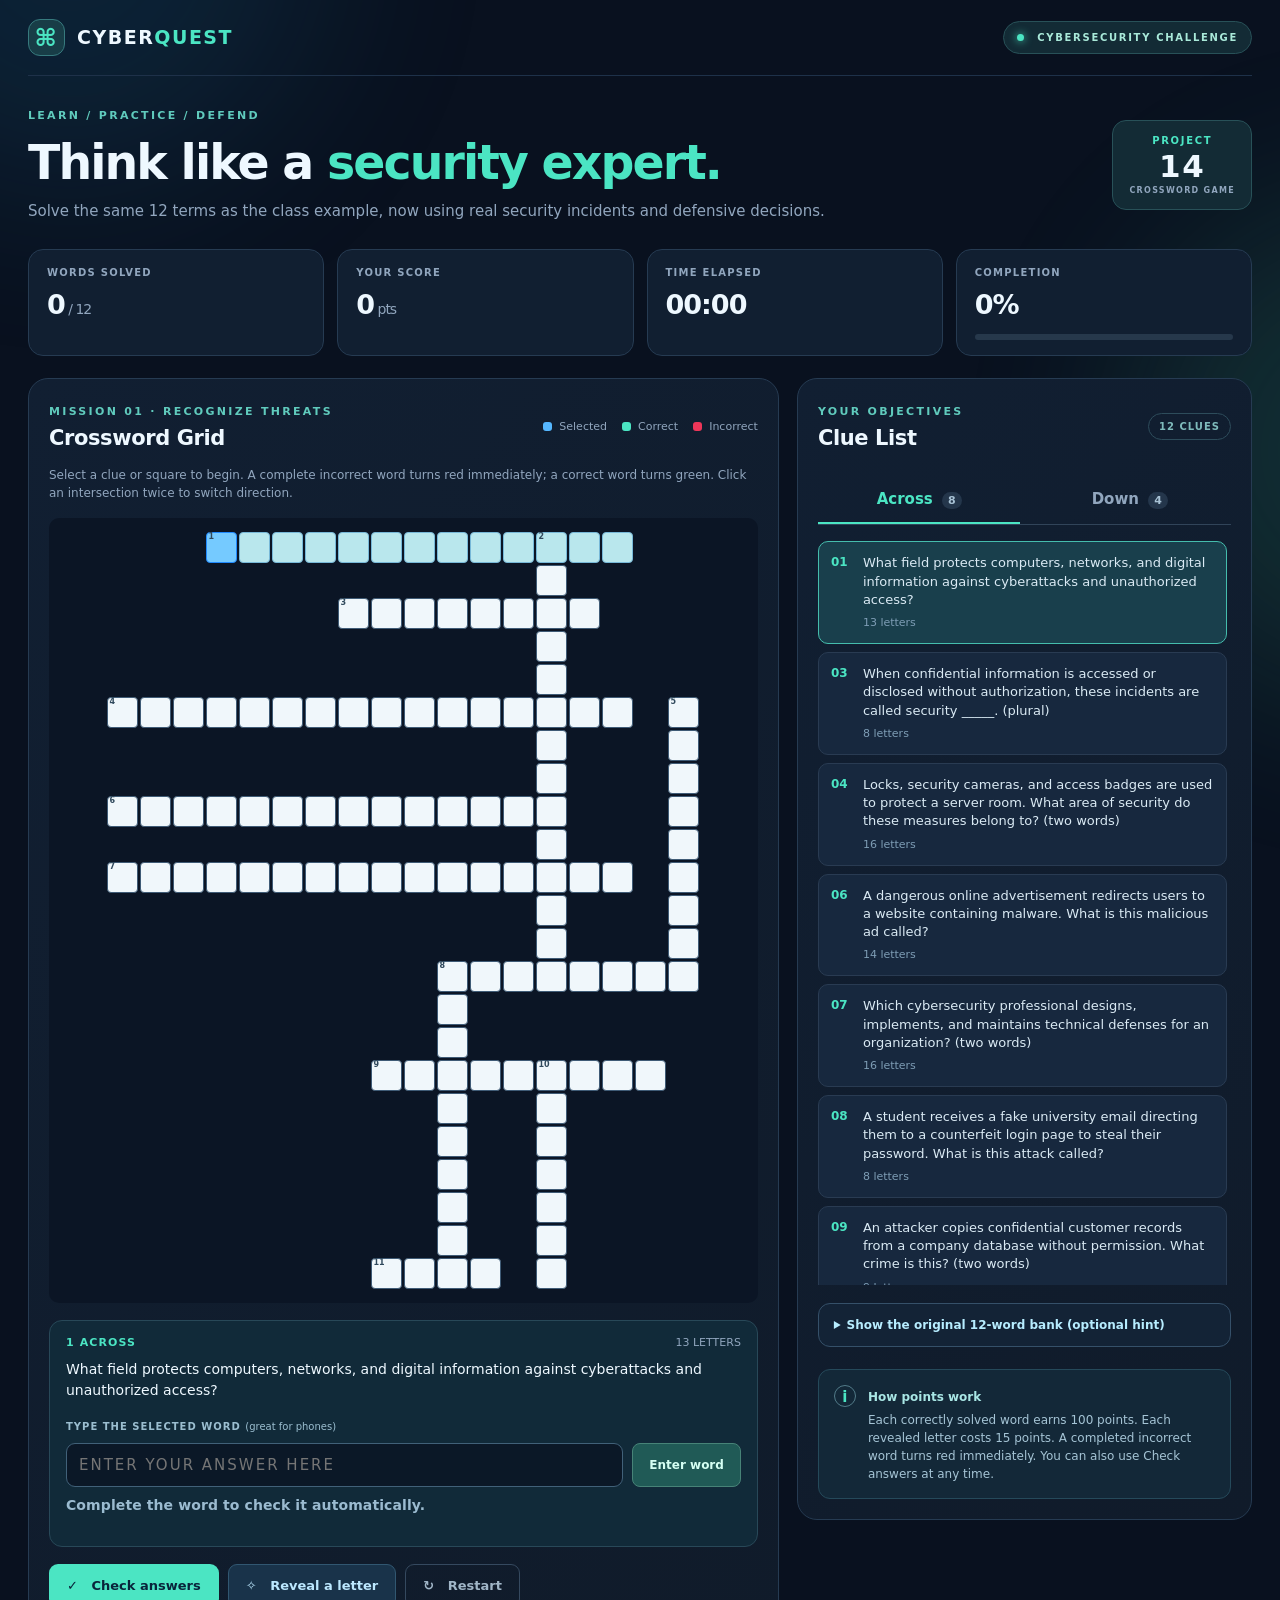
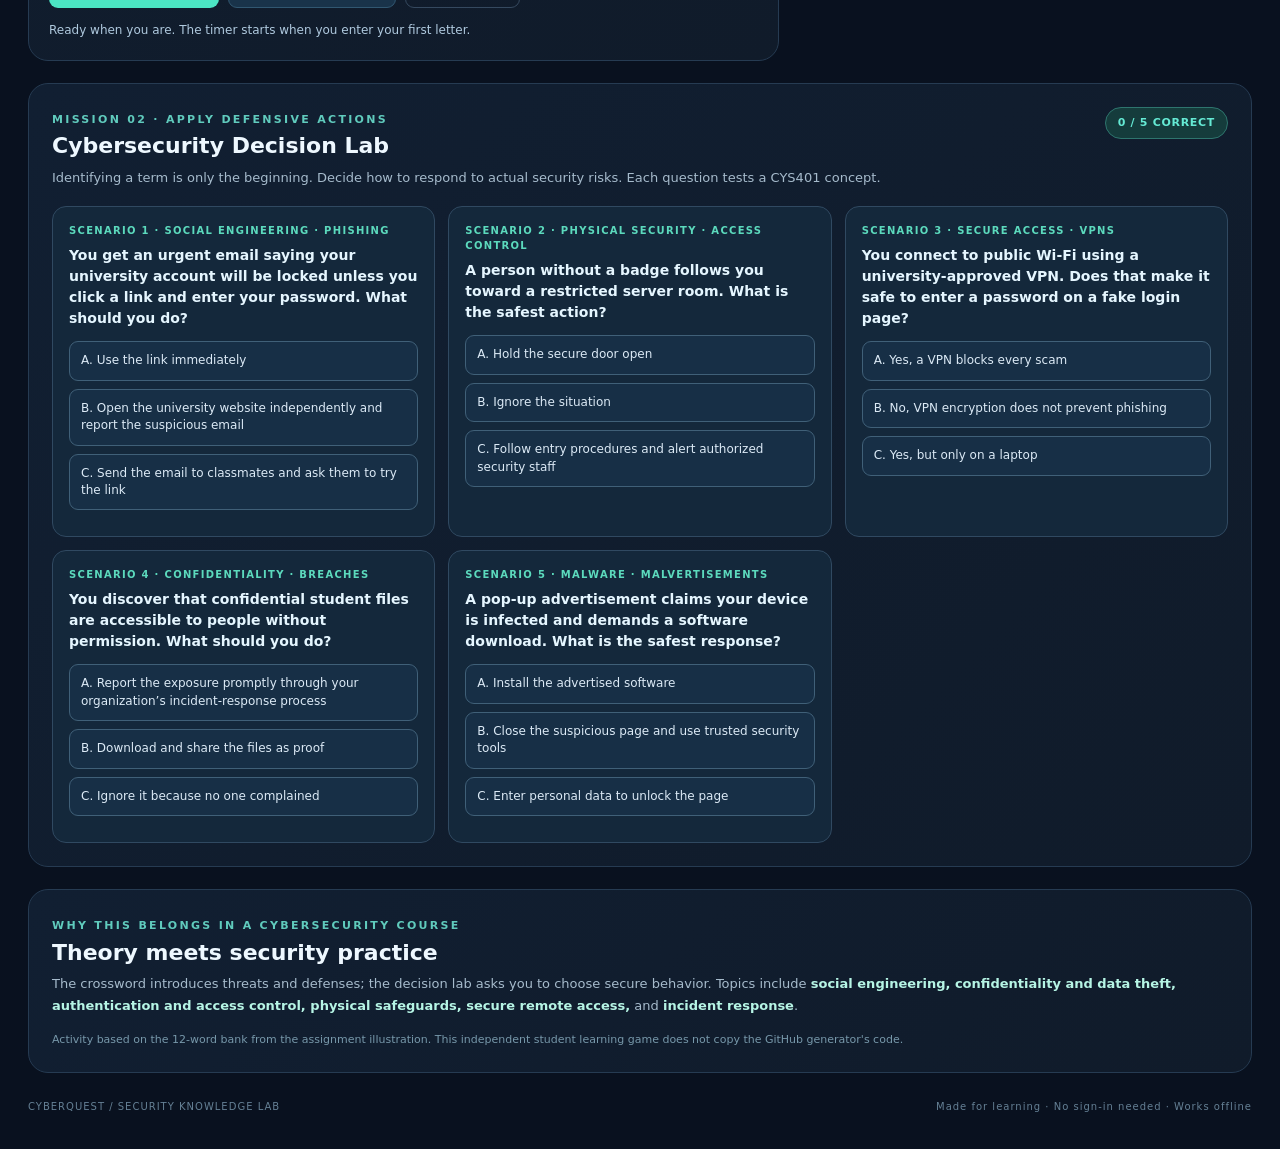
==== commit 0ae48f41: "Update clues" ====
--- a/index.html
+++ b/index.html
@@ -180,7 +180,7 @@
   "entries": [
     {
       "answer": "CYBERSECURITY",
-      "clue": "A company uses firewalls, security training, and access policies to defend its computers, networks, and information from digital attacks. What is the name of this field?",
+      "clue": "What field protects computers, networks, and digital information against cyberattacks and unauthorized access?",
       "r": 0,
       "c": 3,
       "dir": "across",
@@ -190,7 +190,7 @@
     },
     {
       "answer": "IDENTITYTHEFTS",
-      "clue": "Criminals steal several people’s personal details, then impersonate them to open fraudulent accounts. What are these crimes called? (two words, plural)",
+      "clue": "Criminals steal personal information and use it to impersonate several victims. What are these crimes called? (two words, plural)",
       "r": 0,
       "c": 13,
       "dir": "down",
@@ -200,7 +200,7 @@
     },
     {
       "answer": "BREACHES",
-      "clue": "Several incidents expose confidential patient records to people without permission. These incidents are called data _____. (plural)",
+      "clue": "When confidential information is accessed or disclosed without authorization, these incidents are called security _____. (plural)",
       "r": 2,
       "c": 7,
       "dir": "across",
@@ -210,7 +210,7 @@
     },
     {
       "answer": "PHYSICALSECURITY",
-      "clue": "A company protects its server room with locked doors, cameras, and employee ID badges. What type of security is this? (two words)",
+      "clue": "Locks, security cameras, and access badges are used to protect a server room. What area of security do these measures belong to? (two words)",
       "r": 5,
       "c": 0,
       "dir": "across",
@@ -220,7 +220,7 @@
     },
     {
       "answer": "ACCESSING",
-      "clue": "An authorized employee logs in and opens records in a company database. What action is the employee performing? (ends in -ing)",
+      "clue": "After signing in, an employee opens and uses a protected database. What action are they performing? (ends in -ing)",
       "r": 5,
       "c": 17,
       "dir": "down",
@@ -230,7 +230,7 @@
     },
     {
       "answer": "MALVERTISEMENT",
-      "clue": "A harmful online advertisement redirects visitors from a legitimate website to a malware download. What is this malicious advertisement called?",
+      "clue": "A dangerous online advertisement redirects users to a website containing malware. What is this malicious ad called?",
       "r": 8,
       "c": 0,
       "dir": "across",
@@ -240,7 +240,7 @@
     },
     {
       "answer": "SECURITYENGINEER",
-      "clue": "Which cybersecurity professional designs, builds, and tests technical defenses such as firewalls and secure network configurations? (two-word job title)",
+      "clue": "Which cybersecurity professional designs, implements, and maintains technical defenses for an organization? (two words)",
       "r": 10,
       "c": 0,
       "dir": "across",
@@ -250,7 +250,7 @@
     },
     {
       "answer": "PHISHING",
-      "clue": "A fake message that looks like it came from university IT leads students to a counterfeit login page to steal their passwords. Which social-engineering attack is this?",
+      "clue": "A student receives a fake university email directing them to a counterfeit login page to steal their password. What is this attack called?",
       "r": 13,
       "c": 10,
       "dir": "across",
@@ -260,7 +260,7 @@
     },
     {
       "answer": "PROTECTION",
-      "clue": "Encryption, backups, and access controls all aim to keep sensitive information safe. What is this shared goal called?",
+      "clue": "Firewalls, encryption, and antivirus software are security controls used to provide what for systems and information?",
       "r": 13,
       "c": 10,
       "dir": "down",
@@ -270,7 +270,7 @@
     },
     {
       "answer": "DATATHEFT",
-      "clue": "An attacker secretly copies confidential research files from a university server without permission. What crime has occurred? (two words)",
+      "clue": "An attacker copies confidential customer records from a company database without permission. What crime is this? (two words)",
       "r": 16,
       "c": 8,
       "dir": "across",
@@ -280,7 +280,7 @@
     },
     {
       "answer": "HACKERS",
-      "clue": "People who use technical skills to examine or exploit computer systems can act ethically or maliciously. What are they called? (plural)",
+      "clue": "What are people who use technical skills to explore or exploit computer systems called? (plural)",
       "r": 16,
       "c": 13,
       "dir": "down",
@@ -290,7 +290,7 @@
     },
     {
       "answer": "VPNS",
-      "clue": "Remote employees use encrypted network tunnels to connect securely to organizational resources over the internet. What are these technologies called? (plural acronym)",
+      "clue": "What technologies create encrypted tunnels to help protect data traveling over a network? (plural acronym)",
       "r": 22,
       "c": 8,
       "dir": "across",
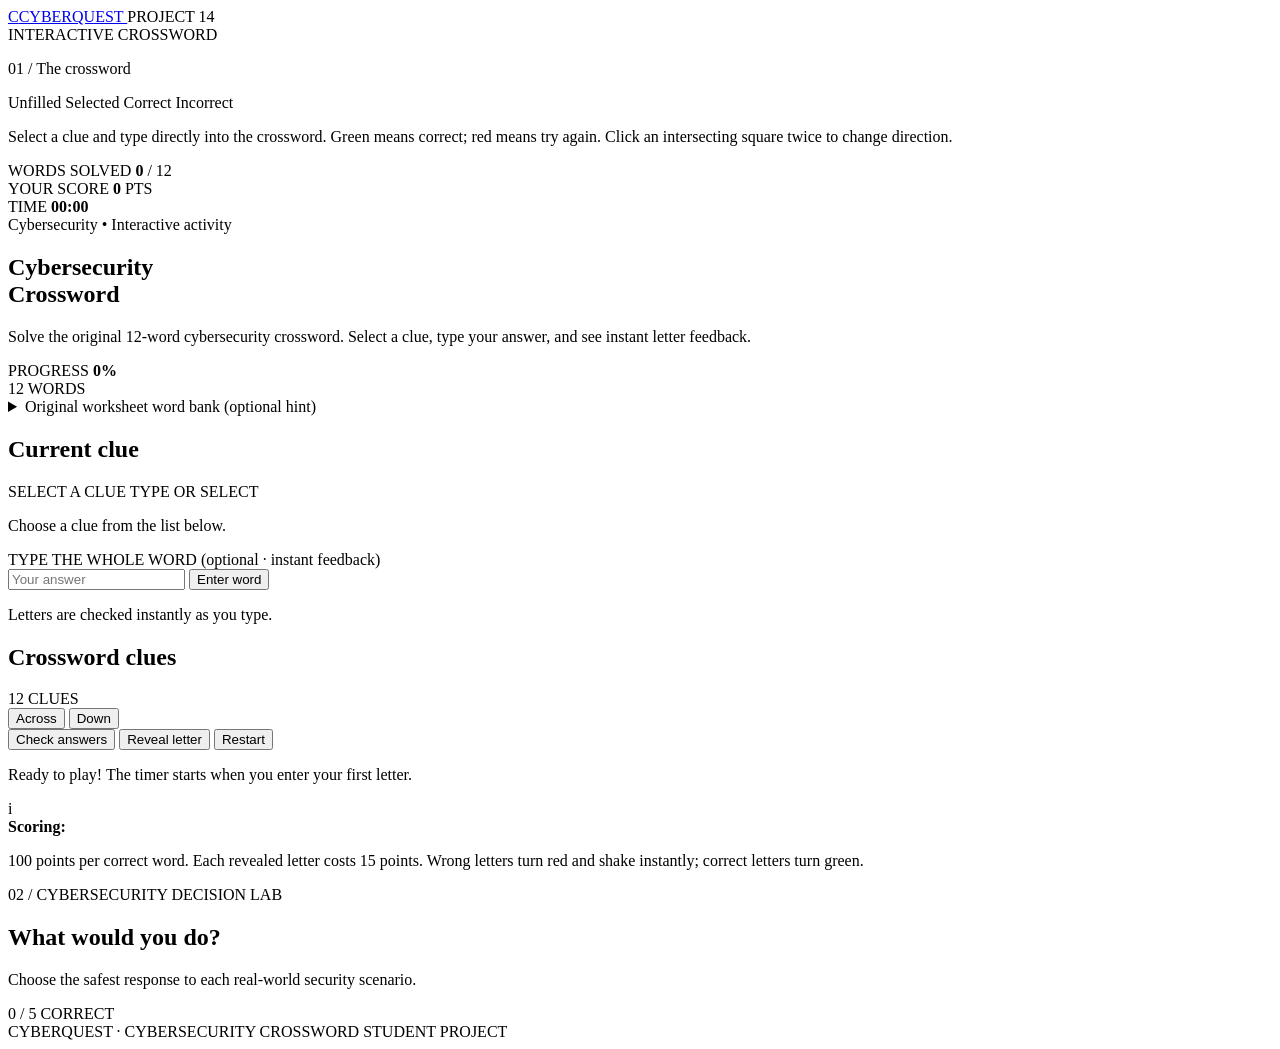
==== commit 6f2cefae: "Update index.html" ====
--- a/index.html
+++ b/index.html
@@ -1,787 +1,396 @@
+
 <!DOCTYPE html>
 <html lang="en">
+
 <head>
-  <meta charset="utf-8">
-  <meta name="viewport" content="width=device-width, initial-scale=1">
-  <meta name="theme-color" content="#0c1528">
-  <title>CyberQuest | Interactive Cybersecurity Crossword</title>
-  <style>
-:root{--bg:#09111f;--card:#111e30;--card2:#152439;--border:#263b52;--ink:#eef8ff;--muted:#91a6be;--accent:#4be5c3;--accent2:#55b7ff;--yellow:#ffd486;--red:#ff7585;--size:31px}
-*{box-sizing:border-box}body{margin:0;min-height:100vh;background:var(--bg);color:var(--ink);font:15px/1.5 system-ui,-apple-system,BlinkMacSystemFont,"Segoe UI",sans-serif}button,input{font:inherit}button{cursor:pointer}button:focus-visible,input:focus-visible{outline:2px solid var(--accent);outline-offset:3px}
-.ambient{position:fixed;z-index:-1;width:500px;height:500px;filter:blur(95px);opacity:.14;pointer-events:none;border-radius:50%}.ambient-1{background:#248dc1;top:-310px;left:-180px}.ambient-2{background:#49dbaa;top:200px;right:-350px}.page{max-width:1420px;margin:0 auto;padding:0 28px}
-.topbar{display:flex;justify-content:space-between;align-items:center;gap:15px;border-bottom:1px solid #1e3149;min-height:76px}.brand{font-weight:900;color:var(--ink);letter-spacing:1.5px;text-decoration:none;display:inline-flex;align-items:center;gap:12px;font-size:19px}.brand-icon{display:grid;place-items:center;background:#183d47;border:1px solid #377a7e;border-radius:12px;width:37px;height:37px;color:var(--accent);font-size:24px}.brand-accent,.intro h1 span{color:var(--accent)}.header-tag,.challenge-tag{color:#a9e9d9;background:#132b35;border:1px solid #285158;border-radius:99px;padding:8px 13px;font-size:10px;letter-spacing:1.7px;font-weight:800}.status-dot{display:inline-block;width:7px;height:7px;background:var(--accent);border-radius:50%;margin-right:8px;box-shadow:0 0 9px var(--accent)}
-.intro{display:flex;justify-content:space-between;align-items:center;gap:24px;margin:32px 0 27px}.eyebrow{font-size:11px;font-weight:800;letter-spacing:2.3px;color:#60cbbd}.intro h1{font-size:clamp(28px,3.7vw,48px);letter-spacing:-1.9px;line-height:1.15;margin:11px 0 10px}.intro p{margin:0;color:var(--muted);font-size:15px}.challenge-tag{min-width:105px;text-align:center;border-radius:14px;padding:12px 16px;color:var(--accent)}.challenge-tag b{display:block;font-size:31px;line-height:1.2;color:var(--ink)}.challenge-tag small{display:block;font-size:8px;letter-spacing:1.3px;color:var(--muted)}
-.dashboard{display:grid;grid-template-columns:repeat(4,1fr);gap:13px;margin-bottom:22px}.stat{background:#111f31;border:1px solid var(--border);border-radius:15px;padding:15px 18px;min-width:0}.stat-label{display:block;color:var(--muted);font-size:10px;letter-spacing:1.25px;font-weight:800}.stat-value{display:block;margin-top:5px;font-size:27px;letter-spacing:-1px;font-variant-numeric:tabular-nums}.stat-value strong{font-weight:800}.stat-muted{color:var(--muted);font-size:14px;font-weight:500}.progress-track{height:6px;margin-top:8px;background:#26384b;border-radius:9px;overflow:hidden}.progress-fill{width:0;height:100%;background:linear-gradient(90deg,var(--accent2),var(--accent));border-radius:9px;transition:width .2s}
-.game-layout{display:grid;grid-template-columns:minmax(0,1.65fr) minmax(300px,1fr);gap:18px;align-items:start}.puzzle-panel,.clues-panel{background:linear-gradient(135deg,#111f32,#101b2a);border:1px solid var(--border);border-radius:20px;padding:20px;min-width:0}.panel-head{display:flex;align-items:center;justify-content:space-between;gap:12px}.panel-head h2{font-size:21px;margin:2px 0 0;letter-spacing:-.4px}.legend{display:flex;align-items:center;gap:7px;color:var(--muted);font-size:11px;white-space:nowrap}.legend-active,.legend-correct{width:9px;height:9px;background:var(--accent2);border-radius:3px;display:inline-block;margin-left:8px}.legend-correct{background:var(--accent)}.helper{font-size:12px;color:var(--muted);margin:11px 0 16px}.grid-scroll{max-width:100%;overflow:auto;scrollbar-color:#37526c transparent;border-radius:10px;background:#0b1525;padding:14px;max-height:830px}.crossword-grid{display:grid;grid-template-columns:repeat(var(--columns),var(--size));grid-template-rows:repeat(var(--rows),var(--size));gap:2px;width:max-content;margin:auto}.cell{width:var(--size);height:var(--size);position:relative}.cell.block{background:transparent}.cell input{width:100%;height:100%;border:1px solid #3f5b76;border-radius:4px;padding:3px 0 0;text-align:center;background:#f0f7fb;color:#123046;text-transform:uppercase;font-size:15px;font-weight:800;outline:none;caret-color:transparent;transition:background .12s,border-color .12s}.cell input:focus-visible{outline:2px solid #61bfff;outline-offset:-2px}.cell .cell-number{position:absolute;z-index:2;top:1px;left:2px;color:#30495c;font-size:8px;line-height:1;pointer-events:none;font-weight:800}.cell.part-of-selected input{background:#b9e7ed;border-color:#77b8d8}.cell.cursor input{background:#75caff;border-color:#208aff;color:#062440}.cell.correct input{background:#b5f6de;border-color:#4abf9f}.cell.incorrect input{background:#ffbcc5;border-color:#f57788}.cell.hinted input{box-shadow:inset 0 -3px #dbac3d}.cell.correct.cursor input{background:#7be5c1}.cell.incorrect.cursor input{background:#ff96a7}
-.selected-panel{margin-top:17px;border:1px solid #284858;border-radius:13px;background:#112a39;padding:14px 16px}.selected-top{display:flex;justify-content:space-between;gap:10px;align-items:center}.selected-index{font-size:11px;font-weight:900;color:var(--accent);letter-spacing:1.1px}.selected-length{color:var(--muted);font-size:11px}.selected-panel p{margin:8px 0 13px;min-height:24px;font-size:14px}.selected-panel label{font-size:10px;color:#9bbed0;font-weight:800;letter-spacing:1px}.selected-panel label span{letter-spacing:normal;text-transform:none;font-weight:400}.word-entry-row{display:flex;gap:9px;margin-top:6px}.word-entry-row input{width:100%;min-width:0;flex:1;border-radius:9px;background:#0b1827;border:1px solid #416179;color:#fff;padding:10px 12px;text-transform:uppercase;letter-spacing:2px}.mini-btn{border-radius:8px;border:1px solid #478377;background:#205a56;color:#d5fff3;padding:0 16px;white-space:nowrap;font-weight:750;font-size:12px}.mini-btn:hover{background:#267169}.actions{display:flex;gap:9px;flex-wrap:wrap;margin-top:17px}.btn{border-radius:9px;padding:11px 17px;font-size:13px;font-weight:800;border:1px solid transparent;transition:transform .15s,background .15s}.btn:hover,.mini-btn:hover{transform:translateY(-1px)}.btn.primary{background:var(--accent);color:#09243b}.btn.primary:hover{background:#7ef6d9}.btn.secondary{background:#19334a;border-color:#315771;color:#bce8ff}.btn.secondary:hover{background:#244863}.btn.ghost{background:transparent;border-color:#35495f;color:#a1b6c8}.feedback{font-size:12px;color:#afc9de;min-height:19px;margin:13px 0 0}.feedback.error{color:#ff9dac}.feedback.success{color:#79ecc7}
-.clue-count{border:1px solid #2d4c5b;border-radius:20px;padding:5px 10px;font-size:10px;letter-spacing:1px;color:#7fbbbc;font-weight:800}.tab-row{display:flex;gap:8px;margin:21px 0 16px;border-bottom:1px solid #314459}.tab{flex:1;background:transparent;border:none;border-bottom:2px solid transparent;padding:12px;color:var(--muted);font-weight:800}.tab.active{border-color:var(--accent);color:var(--accent)}.tab span{background:#24364b;border-radius:9px;padding:2px 6px;margin-left:4px;color:#a8c2d5;font-size:11px}.clue-list{display:flex;flex-direction:column;gap:8px;max-height:744px;overflow:auto;scrollbar-color:#34506a transparent;padding-right:4px}.clue-btn{display:flex;text-align:left;align-items:flex-start;gap:10px;background:#17283e;border:1px solid #293b52;border-radius:10px;width:100%;padding:12px;color:#daeaf4;font-size:13px;line-height:1.4}.clue-btn:hover{border-color:#5687a0;background:#1d344d}.clue-btn.selected{background:#193f4c;border-color:#45bdad}.clue-btn.solved{border-color:#31775f}.clue-no{font-weight:900;color:var(--accent);font-size:12px;min-width:22px}.clue-content{flex:1}.clue-status{color:var(--accent);font-size:17px;line-height:1}.clue-length{display:inline-block;color:#7e9db5;margin-top:6px;font-size:11px}.tip{display:flex;gap:12px;background:#132838;border:1px solid #25495a;margin-top:22px;border-radius:12px;padding:15px;color:#a5c4d5}.tip-icon{width:22px;height:22px;flex:none;border:1px solid #527b89;border-radius:50%;text-align:center;color:var(--accent);font-weight:800}.tip strong{font-size:12px;color:#a9e7e5}.tip p{font-size:12px;margin:3px 0 0}footer{display:flex;justify-content:space-between;gap:15px;flex-wrap:wrap;padding:26px 0 35px;color:#658095;font-size:10px;letter-spacing:1px}.celebration{position:fixed;z-index:10;inset:0;display:grid;place-items:center;background:#03101cdd;padding:20px}.celebration[hidden]{display:none}.win-card{max-width:440px;width:100%;padding:32px;text-align:center;background:#132a3a;border:1px solid #4ba698;border-radius:21px;box-shadow:0 30px 90px #0008}.win-card h2{font-size:32px;margin:8px 0}.win-card p{color:#a0c4d5}.win-card .btn{margin-top:14px}.trophy{font-size:48px}
-@media(max-width:1180px){:root{--size:28px}.game-layout{grid-template-columns:minmax(0,1.4fr) minmax(290px,1fr)}.puzzle-panel,.clues-panel{padding:16px}}
-@media(max-width:850px){.game-layout{grid-template-columns:minmax(0,1fr)}.clue-list{max-height:360px}.intro h1{font-size:31px}.dashboard{grid-template-columns:repeat(2,1fr)}.legend{display:none}}
-@media(max-width:540px){:root{--size:27px}.page{padding:0 13px}.topbar{min-height:62px}.brand{font-size:16px}.header-tag{font-size:8px;padding:6px 8px;letter-spacing:.6px}.intro{margin:22px 0;align-items:flex-start}.intro h1{font-size:29px}.intro p{font-size:13px}.challenge-tag{display:none}.dashboard{gap:8px}.stat{padding:11px 12px}.stat-value{font-size:23px}.puzzle-panel,.clues-panel{border-radius:14px;padding:12px}.grid-scroll{padding:8px}.cell input{font-size:14px}.actions .btn{flex:1 0 35%;padding:10px 8px}.mini-btn{padding:0 11px}.selected-panel{padding:12px}}
-@media print{body{background:#fff;color:#000}.ambient,.topbar,.intro,.dashboard,.selected-panel,.actions,.feedback,.clues-panel,footer,.helper,.legend{display:none!important}.game-layout{display:block}.puzzle-panel{background:#fff;border:0}.grid-scroll{max-height:none;overflow:visible;background:#fff}.cell input{border:1px solid #444;color:#000;background:#fff!important}.cell.block{background:#333}.cell.block{print-color-adjust:exact}.crossword-grid{gap:0}}
-
-/* Cybersecurity lesson cards and scenario-based decision lab */
-.insight { margin-top:12px;padding:14px 16px;border:1px solid #248775;border-radius:12px;background:#102e31;color:#d3faee }
-.insight[hidden] { display:none }
-.lesson-label{display:block;color:#65edca;font-size:10px;letter-spacing:1.4px;font-weight:900}
-.insight p{font-size:13px;line-height:1.6;margin:8px 0 0}
-.insight .defense{color:#a9e4f1}
-.word-bank{margin-top:18px;border:1px solid #355069;background:#132336;border-radius:12px;padding:12px 15px;color:#b1cddd;font-size:12px}
-.word-bank summary{cursor:pointer;color:#b7edff;font-weight:750}
-.word-bank p{margin:9px 0 0;line-height:1.8}
-.course-section{margin-top:22px;background:linear-gradient(135deg,#111f32,#101b2a);border:1px solid var(--border);border-radius:20px;padding:23px}
-.course-section h2{font-size:22px;margin:3px 0 6px;line-height:1.3}
-.section-heading{display:flex;align-items:start;justify-content:space-between;gap:18px;margin-bottom:18px}
-.section-heading p,.concept-section p{color:#a6bbcc;margin:6px 0 0;font-size:13px;line-height:1.65}
-.challenge-progress{color:#65ead4;white-space:nowrap;border:1px solid #2e756e;background:#153c3c;padding:7px 12px;border-radius:30px;font-size:11px;font-weight:850;letter-spacing:.7px}
-.challenge-grid{display:grid;grid-template-columns:repeat(auto-fit,minmax(min(100%,340px),1fr));gap:13px}
-.challenge-card{padding:16px;background:#14283b;border:1px solid #304961;border-radius:14px;min-width:0}
-.challenge-card h3{font-size:14px;line-height:1.5;margin:7px 0 12px;color:#e5f6ff}
-.challenge-card .topic{color:#5cdabd;letter-spacing:1.3px;font-size:10px;font-weight:900}
-.challenge-choice{display:block;width:100%;margin:8px 0;background:#172f46;border:1px solid #406078;border-radius:9px;padding:10px 11px;color:#dceaf6;text-align:left;line-height:1.45;font-size:12px}
-.challenge-choice:hover:not(:disabled){border-color:#62c8cf;background:#1d4454}
-.challenge-choice:disabled{cursor:default;opacity:.88}
-.challenge-choice.chosen.correct{background:#154a3e;border-color:#62cfaa;color:#b7ffe4}
-.challenge-choice.chosen.wrong{background:#502d3a;border-color:#ff8a96;color:#ffe5e8}
-.challenge-feedback{font-size:12px;line-height:1.6;margin-top:10px;color:#bed4e1}
-.challenge-feedback strong{color:#9af5d8}.challenge-feedback.error strong{color:#ffb5bd}
-.concept-section strong{color:#b6f5e5}
-.concept-section .source-note{color:#7798aa;font-size:11px;margin-top:15px}
-@media(max-width:700px){.section-heading{flex-direction:column}.course-section{padding:15px;border-radius:14px}}
-@media print{.course-section,.insight,.word-bank{display:none!important}}
-
-
-/* Completed incorrect answers are red immediately, including their intersecting squares. */
-.cell.word-wrong input,
-.cell.word-wrong.part-of-selected input,
-.cell.word-wrong.correct input,
-.cell.word-wrong.incorrect input{background:#ffc5ce;border:2px solid #ed3659;color:#75182a;box-shadow:inset 0 0 0 1px #ef5c77}
-.cell.word-wrong.cursor input,
-.cell.word-wrong.correct.cursor input{background:#ff9eae;border:2px solid #d91d43;color:#580819;box-shadow:0 0 0 2px #ff63887a}
-@keyframes wrongPulse{0%{transform:scale(1);filter:brightness(1)}32%{transform:scale(1.10);filter:brightness(1.06)}60%{transform:scale(.98)}100%{transform:scale(1)}}
-.cell.word-wrong.flash-wrong input{animation:wrongPulse .48s ease-out}
-.legend-wrong{display:inline-block;width:9px;height:9px;background:#ed3659;border-radius:3px;margin-left:8px}
-.selected-panel.invalid{border-color:#e94b68;background:#341f32;box-shadow:0 0 0 1px #9e3550aa}
-.selected-panel.valid{border-color:#4ac7a0}
-.selected-panel.invalid #word-entry{border-color:#ff7590}
-.selected-panel.invalid .mini-btn{background:#8f2748;border-color:#ef577c;color:#fff}
-.answer-status{font-size:12px;font-weight:800;letter-spacing:.1px;margin:10px 0 0;min-height:18px;color:#9bbbd0}
-.answer-status.error{color:#ff9cac}
-.answer-status.success{color:#81edc5}
-.clue-btn.wrong{border-color:#ec4667;background:#392337}
-.clue-btn.wrong .clue-no,.clue-btn.wrong .clue-status{color:#ff8ea2}
-@media(prefers-reduced-motion:reduce){.cell.word-wrong.flash-wrong input{animation:none}}
-</style>
-
-
+  <meta charset="UTF-8">
+  <meta name="viewport" content="width=device-width, initial-scale=1.0">
+  <meta name="theme-color" content="#101010">
+  <title>CyberQuest | Cybersecurity Crossword</title>
+  <link rel="stylesheet" href="style.css">
 </head>
+
 <body>
-  <div class="ambient ambient-1" aria-hidden="true"></div>
-  <div class="ambient ambient-2" aria-hidden="true"></div>
-  <div class="page">
-    <header class="topbar">
-      <a class="brand" href="index.html" aria-label="CyberQuest home">
-        <span class="brand-icon" aria-hidden="true">⌘</span>
-        <span>CYBER<span class="brand-accent">QUEST</span></span>
-      </a>
-      <span class="header-tag"><span class="status-dot"></span> CYBERSECURITY CHALLENGE</span>
-    </header>
-
-    <main>
-      <section class="intro" aria-labelledby="page-title">
+
+  <main>
+
+    <div class="infographic-layout">
+
+      <section class="left-side" aria-label="Interactive crossword grid">
+
+        <div class="board-top">
+          <a class="logo" href="index.html">
+            <span class="outline">C</span>CYBERQUEST
+          </a>
+
+          <span class="board-tag">
+            PROJECT 14
+            <br>
+            INTERACTIVE CROSSWORD
+          </span>
+        </div>
+
+        <p class="board-heading">01 / The crossword</p>
+
+        <div class="grid-scroll" id="grid-scroll" tabindex="-1">
+          <div
+            class="crossword-grid"
+            id="crossword-grid"
+            role="group"
+            aria-label="Cybersecurity crossword letter grid">
+          </div>
+        </div>
+
+        <div class="board-under">
+
+          <div class="legend" aria-label="Crossword answer legend">
+            <span><i></i> Unfilled</span>
+            <span><i class="active"></i> Selected</span>
+            <span><i class="good"></i> Correct</span>
+            <span><i class="bad"></i> Incorrect</span>
+          </div>
+
+          <p class="board-help">
+            Select a clue and type directly into the crossword.
+            Green means correct; red means try again.
+            Click an intersecting square twice to change direction.
+          </p>
+
+          <div class="board-stats" aria-label="Game statistics">
+
+            <div>
+              <span class="label">WORDS SOLVED</span>
+              <strong id="solved-count">0</strong>
+              <span class="stat-muted"> / 12</span>
+            </div>
+
+            <div>
+              <span class="label">YOUR SCORE</span>
+              <strong id="score">0</strong>
+              <span class="stat-muted"> PTS</span>
+            </div>
+
+            <div>
+              <span class="label">TIME</span>
+              <strong id="timer">00:00</strong>
+            </div>
+
+          </div>
+
+        </div>
+
+      </section>
+
+      <section class="right-side" aria-labelledby="page-title">
+
+        <div class="eyebrow">
+          Cybersecurity • Interactive activity
+        </div>
+
+        <h1 id="page-title">
+          Cybersecurity<br>Crossword
+        </h1>
+
+        <p class="subtitle">
+          Solve the original 12-word cybersecurity crossword.
+          Select a clue, type your answer, and see instant letter feedback.
+        </p>
+
+        <div class="stat-line">
+
+          <span>
+            PROGRESS
+            <strong id="progress-text">0%</strong>
+          </span>
+
+          <div class="progress-track">
+            <div class="progress-fill" id="progress-fill"></div>
+          </div>
+
+          <span>12 WORDS</span>
+
+        </div>
+
+        <details class="word-bank">
+
+          <summary>
+            Original worksheet word bank (optional hint)
+          </summary>
+
+          <div class="word-bank-grid">
+
+            <div>
+              <span>Cybersecurity</span>
+              <span>Data Theft</span>
+              <span>Malvertisement</span>
+            </div>
+
+            <div>
+              <span>Accessing</span>
+              <span>Physical Security</span>
+              <span>Protection</span>
+            </div>
+
+            <div>
+              <span>Breaches</span>
+              <span>Identity Thefts</span>
+              <span>Hackers</span>
+            </div>
+
+            <div>
+              <span>VPNs</span>
+              <span>Phishing</span>
+              <span>Security Engineer</span>
+            </div>
+
+          </div>
+
+        </details>
+
+        <div class="content-section">
+
+          <div class="mini-header">
+            <h2>Current clue</h2>
+            <span id="selected-length" class="clue-count"></span>
+          </div>
+
+          <div class="selected-panel" aria-live="polite">
+
+            <div class="selected-top">
+              <span id="selected-label">SELECT A CLUE</span>
+              <span>TYPE OR SELECT</span>
+            </div>
+
+            <p id="selected-clue">
+              Choose a clue from the list below.
+            </p>
+
+            <label for="word-entry">
+              TYPE THE WHOLE WORD
+              <span>(optional · instant feedback)</span>
+            </label>
+
+            <div class="word-entry-row">
+
+              <input
+                id="word-entry"
+                type="text"
+                autocomplete="off"
+                autocapitalize="characters"
+                spellcheck="false"
+                aria-label="Answer selected clue"
+                placeholder="Your answer">
+
+              <button
+                type="button"
+                id="apply-word"
+                class="mini-btn">
+                Enter word
+              </button>
+
+            </div>
+
+            <p
+              id="selected-status"
+              class="answer-status"
+              aria-live="polite">
+              Letters are checked instantly as you type.
+            </p>
+
+          </div>
+
+          <div
+            class="insight"
+            id="lesson"
+            hidden
+            aria-live="polite">
+
+            <span class="lesson-label">
+              SECURITY LESSON UNLOCKED
+            </span>
+
+            <p id="lesson-description"></p>
+
+            <p
+              class="defense"
+              id="lesson-defense">
+            </p>
+
+          </div>
+
+        </div>
+
+        <div class="content-section">
+
+          <div class="mini-header">
+            <h2>Crossword clues</h2>
+            <span class="clue-count" id="clue-count">
+              12 CLUES
+            </span>
+          </div>
+
+          <div
+            class="tab-row"
+            role="tablist"
+            aria-label="Clue direction">
+
+            <button
+              type="button"
+              class="tab active"
+              id="tab-across"
+              role="tab"
+              aria-selected="true"
+              aria-controls="clues-content">
+
+              Across
+              <span id="across-num"></span>
+
+            </button>
+
+            <button
+              type="button"
+              class="tab"
+              id="tab-down"
+              role="tab"
+              aria-selected="false"
+              aria-controls="clues-content">
+
+              Down
+              <span id="down-num"></span>
+
+            </button>
+
+          </div>
+
+          <div
+            id="clues-content"
+            class="clue-list"
+            role="tabpanel"
+            aria-labelledby="tab-across">
+          </div>
+
+          <div class="actions">
+
+            <button id="check-btn" class="btn primary">
+              Check answers
+            </button>
+
+            <button id="hint-btn" class="btn secondary">
+              Reveal letter
+            </button>
+
+            <button id="reset-btn" class="btn ghost">
+              Restart
+            </button>
+
+          </div>
+
+          <p
+            id="feedback"
+            class="feedback"
+            aria-live="polite">
+            Ready to play! The timer starts when you enter your first letter.
+          </p>
+
+        </div>
+
+        <div class="tip">
+
+          <span class="tip-icon">i</span>
+
+          <div>
+            <strong>Scoring:</strong>
+
+            <p>
+              100 points per correct word.
+              Each revealed letter costs 15 points.
+              Wrong letters turn red and shake instantly;
+              correct letters turn green.
+            </p>
+          </div>
+
+        </div>
+
+      </section>
+
+    </div>
+
+    <section
+      class="course-section decision-lab"
+      aria-labelledby="course-title">
+
+      <div class="decision-header">
+
         <div>
-          <div class="eyebrow">LEARN / PRACTICE / DEFEND</div>
-          <h1 id="page-title">Think like a <span>security expert.</span></h1>
-          <p>Solve the same 12 terms as the class example, now using real security incidents and defensive decisions.</p>
-        </div>
-        <div class="challenge-tag" aria-label="Class project 14">PROJECT <b>14</b><small>CROSSWORD GAME</small></div>
-      </section>
-
-      <section class="dashboard" aria-label="Game statistics">
-        <div class="stat"><span class="stat-label">WORDS SOLVED</span><span class="stat-value"><strong id="solved-count">0</strong><span class="stat-muted"> / 12</span></span></div>
-        <div class="stat"><span class="stat-label">YOUR SCORE</span><span class="stat-value"><strong id="score">0</strong><span class="stat-muted"> pts</span></span></div>
-        <div class="stat"><span class="stat-label">TIME ELAPSED</span><span class="stat-value"><strong id="timer">00:00</strong></span></div>
-        <div class="stat progress-stat"><span class="stat-label">COMPLETION</span><span class="stat-value"><strong id="progress-text">0%</strong></span><div class="progress-track"><div id="progress-fill" class="progress-fill"></div></div></div>
-      </section>
-
-      <section class="game-layout" aria-label="Crossword game">
-        <div class="puzzle-panel">
-          <div class="panel-head">
-            <div><span class="eyebrow">MISSION 01 · RECOGNIZE THREATS</span><h2>Crossword Grid</h2></div>
-            <div class="legend"><span class="legend-active"></span> Selected <span class="legend-correct"></span> Correct <span class="legend-wrong"></span> Incorrect</div>
-          </div>
-          <p class="helper">Select a clue or square to begin. A complete incorrect word turns red immediately; a correct word turns green. Click an intersection twice to switch direction.</p>
-          <div class="grid-scroll" id="grid-scroll" tabindex="-1"><div class="crossword-grid" id="crossword-grid" role="group" aria-label="Crossword letter grid"></div></div>
-          <div class="selected-panel" aria-live="polite">
-            <div class="selected-top"><span id="selected-label" class="selected-index">SELECT A CLUE</span><span id="selected-length" class="selected-length"></span></div>
-            <p id="selected-clue">Choose an Across or Down clue from the right.</p>
-            <label for="word-entry">TYPE THE SELECTED WORD <span>(great for phones)</span></label>
-            <div class="word-entry-row">
-              <input id="word-entry" autocomplete="off" spellcheck="false" autocapitalize="characters" placeholder="Enter your answer here" aria-label="Answer the selected clue">
-              <button id="apply-word" class="mini-btn">Enter word</button>
-            </div>
-            <p id="selected-status" class="answer-status" aria-live="polite">Complete the word to check it.</p>
-          </div>
-          <div class="insight" id="lesson" hidden aria-live="polite">
-            <span class="lesson-label">SECURITY KNOWLEDGE UNLOCKED</span>
-            <p id="lesson-description"></p>
-            <p class="defense" id="lesson-defense"></p>
-          </div>
-          <div class="actions">
-            <button id="check-btn" class="btn primary">✓ &nbsp; Check answers</button>
-            <button id="hint-btn" class="btn secondary">✧ &nbsp; Reveal a letter</button>
-            <button id="reset-btn" class="btn ghost">↻ &nbsp; Restart</button>
-          </div>
-          <p id="feedback" class="feedback" aria-live="polite">Ready when you are. The timer starts when you enter your first letter.</p>
-        </div>
-
-        <aside class="clues-panel" aria-label="Across and down clues">
-          <div class="panel-head"><div><span class="eyebrow">YOUR OBJECTIVES</span><h2>Clue List</h2></div><span class="clue-count" id="clue-count">12 CLUES</span></div>
-          <div class="tab-row" role="tablist" aria-label="Clue direction">
-            <button class="tab active" id="tab-across" role="tab" aria-selected="true" aria-controls="clues-content">Across <span id="across-num"></span></button>
-            <button class="tab" id="tab-down" role="tab" aria-selected="false" aria-controls="clues-content">Down <span id="down-num"></span></button>
-          </div>
-          <div id="clues-content" class="clue-list" role="tabpanel" aria-labelledby="tab-across"></div>
-          <details class="word-bank"><summary>Show the original 12-word bank (optional hint)</summary>
-            <p>Cybersecurity · Data Theft · Malvertisement · Accessing · Physical Security · Protection · Breaches · Identity Thefts · Hackers · VPNs · Phishing · Security Engineer</p>
-          </details>
-          <div class="tip"><span class="tip-icon">i</span><div><strong>How points work</strong><p>Each correctly solved word earns 100 points. Each revealed letter costs 15 points. A completed incorrect word turns red immediately. You can also use Check answers at any time.</p></div></div>
-        </aside>
-      </section>
-      <section class="course-section" aria-labelledby="course-title">
-        <div class="section-heading"><div><span class="eyebrow">MISSION 02 · APPLY DEFENSIVE ACTIONS</span><h2 id="course-title">Cybersecurity Decision Lab</h2>
-        <p>Identifying a term is only the beginning. Decide how to respond to actual security risks. Each question tests a CYS401 concept.</p></div>
-        <div class="challenge-progress" id="challenge-progress">0 / 5 CORRECT</div></div>
-        <div id="challenge-questions" class="challenge-grid"></div>
-      </section>
-      <section class="course-section concept-section" aria-labelledby="concept-title">
-        <span class="eyebrow">WHY THIS BELONGS IN A CYBERSECURITY COURSE</span>
-        <h2 id="concept-title">Theory meets security practice</h2>
-        <p>The crossword introduces threats and defenses; the decision lab asks you to choose secure behavior. Topics include <strong>social engineering, confidentiality and data theft, authentication and access control, physical safeguards, secure remote access,</strong> and <strong>incident response</strong>.</p>
-        <p class="source-note">Activity based on the 12-word bank from the assignment illustration. This independent student learning game does not copy the GitHub generator's code.</p>
-      </section>
-      <footer><span>CYBERQUEST / SECURITY KNOWLEDGE LAB</span><span>Made for learning · No sign-in needed · Works offline</span></footer>
-    </main>
+
+          <div class="eyebrow">
+            02 / CYBERSECURITY DECISION LAB
+          </div>
+
+          <h2 id="course-title">
+            What would you do?
+          </h2>
+
+          <p class="decision-description">
+            Choose the safest response to each real-world security scenario.
+          </p>
+
+        </div>
+
+        <div
+          class="challenge-progress"
+          id="challenge-progress"
+          aria-live="polite">
+          0 / 5 CORRECT
+        </div>
+
+      </div>
+
+      <div
+        class="challenge-grid"
+        id="challenge-questions">
+      </div>
+
+    </section>
+
+  </main>
+
+  <footer class="page-footer">
+    <span>CYBERQUEST · CYBERSECURITY CROSSWORD</span>
+    <span>STUDENT PROJECT</span>
+  </footer>
+
+  <div
+    class="celebration"
+    id="celebration"
+    hidden
+    role="dialog"
+    aria-modal="true"
+    aria-labelledby="win-title">
+
+    <div class="win-card">
+
+      <div class="trophy">🏆</div>
+
+      <div class="eyebrow">
+        MISSION COMPLETE
+      </div>
+
+      <h2 id="win-title">
+        Crossword completed!
+      </h2>
+
+      <p id="win-summary"></p>
+
+      <button id="play-again" class="btn primary">
+        Play again
+      </button>
+
+    </div>
+
   </div>
-  <div class="celebration" id="celebration" hidden role="dialog" aria-labelledby="win-title" aria-modal="true">
-    <div class="win-card">
-      <div class="trophy">🏆</div>
-      <div class="eyebrow">MISSION ACCOMPLISHED</div>
-      <h2 id="win-title">Crossword completed!</h2>
-      <p id="win-summary"></p>
-      <button id="play-again" class="btn primary">Play again</button>
-    </div>
-  </div>
-<script>
-// CyberQuest puzzle data.
-const PUZZLE = {
-  "width": 18,
-  "height": 23,
-  "entries": [
-    {
-      "answer": "CYBERSECURITY",
-      "clue": "What field protects computers, networks, and digital information against cyberattacks and unauthorized access?",
-      "r": 0,
-      "c": 3,
-      "dir": "across",
-      "number": 1,
-      "lesson": "Cybersecurity combines people, processes and technologies to protect digital assets.",
-      "defense": "Course link: security principles, threats, controls and the CIA triad."
-    },
-    {
-      "answer": "IDENTITYTHEFTS",
-      "clue": "Criminals steal personal information and use it to impersonate several victims. What are these crimes called? (two words, plural)",
-      "r": 0,
-      "c": 13,
-      "dir": "down",
-      "number": 2,
-      "lesson": "Identity theft occurs when personal information is used to impersonate someone fraudulently.",
-      "defense": "Defend: protect personal data, verify requests and use MFA."
-    },
-    {
-      "answer": "BREACHES",
-      "clue": "When confidential information is accessed or disclosed without authorization, these incidents are called security _____. (plural)",
-      "r": 2,
-      "c": 7,
-      "dir": "across",
-      "number": 3,
-      "lesson": "A breach is a security incident involving compromised protected data or systems.",
-      "defense": "Defend: report suspected incidents quickly and follow incident-response procedures."
-    },
-    {
-      "answer": "PHYSICALSECURITY",
-      "clue": "Locks, security cameras, and access badges are used to protect a server room. What area of security do these measures belong to? (two words)",
-      "r": 5,
-      "c": 0,
-      "dir": "across",
-      "number": 4,
-      "lesson": "Physical controls protect buildings, devices and information from unauthorized physical access.",
-      "defense": "Defend: badge checks, locked equipment areas and visitor verification."
-    },
-    {
-      "answer": "ACCESSING",
-      "clue": "After signing in, an employee opens and uses a protected database. What action are they performing? (ends in -ing)",
-      "r": 5,
-      "c": 17,
-      "dir": "down",
-      "number": 5,
-      "lesson": "Access to systems must be approved, authenticated and limited to authorized resources.",
-      "defense": "Defend: use strong authentication, authorization and access logs."
-    },
-    {
-      "answer": "MALVERTISEMENT",
-      "clue": "A dangerous online advertisement redirects users to a website containing malware. What is this malicious ad called?",
-      "r": 8,
-      "c": 0,
-      "dir": "across",
-      "number": 6,
-      "lesson": "A malvertisement is a malicious online advertisement used to lead people to harmful sites or software.",
-      "defense": "Defend: maintain browser security updates and avoid unexpected ads and downloads."
-    },
-    {
-      "answer": "SECURITYENGINEER",
-      "clue": "Which cybersecurity professional designs, implements, and maintains technical defenses for an organization? (two words)",
-      "r": 10,
-      "c": 0,
-      "dir": "across",
-      "number": 7,
-      "lesson": "A security engineer builds, tests and maintains safeguards in digital infrastructure.",
-      "defense": "Course link: implementing technical controls and secure system design."
-    },
-    {
-      "answer": "PHISHING",
-      "clue": "A student receives a fake university email directing them to a counterfeit login page to steal their password. What is this attack called?",
-      "r": 13,
-      "c": 10,
-      "dir": "across",
-      "number": 8,
-      "lesson": "Phishing is social engineering that tricks people into revealing information or taking unsafe actions.",
-      "defense": "Defend: inspect senders, avoid suspicious links and report unexpected credential requests."
-    },
-    {
-      "answer": "PROTECTION",
-      "clue": "Firewalls, encryption, and antivirus software are security controls used to provide what for systems and information?",
-      "r": 13,
-      "c": 10,
-      "dir": "down",
-      "number": 8,
-      "lesson": "Protection means lowering security risks through preventive and defensive controls.",
-      "defense": "Defend: combine MFA, patching, encryption, backups and awareness training."
-    },
-    {
-      "answer": "DATATHEFT",
-      "clue": "An attacker copies confidential customer records from a company database without permission. What crime is this? (two words)",
-      "r": 16,
-      "c": 8,
-      "dir": "across",
-      "number": 9,
-      "lesson": "Data theft is the unauthorized copying or taking of confidential information.",
-      "defense": "Defend: apply least privilege, monitor access and encrypt sensitive records."
-    },
-    {
-      "answer": "HACKERS",
-      "clue": "What are people who use technical skills to explore or exploit computer systems called? (plural)",
-      "r": 16,
-      "c": 13,
-      "dir": "down",
-      "number": 10,
-      "lesson": "A hacker uses technical skills to examine or access systems; ethical and malicious intentions differ.",
-      "defense": "Defend: patch vulnerabilities, apply least privilege and monitor suspicious activity."
-    },
-    {
-      "answer": "VPNS",
-      "clue": "What technologies create encrypted tunnels to help protect data traveling over a network? (plural acronym)",
-      "r": 22,
-      "c": 8,
-      "dir": "across",
-      "number": 11,
-      "lesson": "Virtual private networks encrypt traffic between a device and a VPN endpoint.",
-      "defense": "Defend: use trusted, institution-approved VPNs where appropriate; VPNs do not prevent phishing."
-    }
-  ]
-};
-
-(() => {
-  'use strict';
-
-  const puzzle = PUZZLE;
-  const entries = puzzle.entries.map((entry) => ({ ...entry,
-    id: `${entry.number}-${entry.dir}`,
-    cells: Array.from({ length: entry.answer.length }, (_, i) => ({
-      r: entry.r + (entry.dir === 'down' ? i : 0),
-      c: entry.c + (entry.dir === 'across' ? i : 0)
-    }))
-  }));
-  const byId = new Map(entries.map((entry) => [entry.id, entry]));
-  const cells = new Map();
-  const inputs = new Map();
-  const startNumbers = new Map();
-  const hintedCells = new Set();
-  let selected = null;
-  let activeKey = null;
-  let activeTab = 'across';
-  let hintsUsed = 0;
-  let startedAt = null;
-  let elapsedMillis = 0;
-  let timerId = null;
-  let checked = false;
-  let finished = false;
-  let previouslyWrong = new Set();
-
-  const $ = (id) => document.getElementById(id);
-  const cellKey = (r, c) => `${r},${c}`;
-  const getEntryText = (entry) => entry.cells.map(({r, c}) => cells.get(cellKey(r, c)).value).join('');
-  const isSolved = (entry) => getEntryText(entry) === entry.answer;
-  const isComplete = (entry) => entry.cells.every(({r,c}) => Boolean(cells.get(cellKey(r,c)).value));
-  const isWrong = (entry) => isComplete(entry) && !isSolved(entry);
-  const activeCellEntries = (key) => cells.get(key)?.entries || [];
-
-  entries.forEach((entry) => {
-    startNumbers.set(cellKey(entry.r, entry.c), entry.number);
-    entry.cells.forEach(({r, c}, i) => {
-      const key = cellKey(r, c);
-      if (!cells.has(key)) cells.set(key, { answer: entry.answer[i], value: '', entries: [] });
-      if (cells.get(key).answer !== entry.answer[i]) {
-        throw new Error(`Conflicting words at ${key}`);
-      }
-      cells.get(key).entries.push(entry.id);
-    });
-  });
-
-  function makeGrid() {
-    const board = $('crossword-grid');
-    board.style.setProperty('--columns', String(puzzle.width));
-    board.style.setProperty('--rows', String(puzzle.height));
-    for (let r = 0; r < puzzle.height; r++) {
-      for (let c = 0; c < puzzle.width; c++) {
-        const key = cellKey(r, c);
-        const wrapper = document.createElement('div');
-        wrapper.className = 'cell';
-        if (!cells.has(key)) {
-          wrapper.classList.add('block');
-          wrapper.setAttribute('aria-hidden', 'true');
-        } else {
-          const number = startNumbers.get(key);
-          if (number !== undefined) {
-            const label = document.createElement('span');
-            label.className = 'cell-number';
-            label.textContent = String(number);
-            wrapper.appendChild(label);
-          }
-          const input = document.createElement('input');
-          input.type = 'text';
-          input.maxLength = 1;
-          input.autocomplete = 'off';
-          input.spellcheck = false;
-          input.autocapitalize = 'characters';
-          input.setAttribute('aria-label', `Row ${r + 1} column ${c + 1}${number !== undefined ? `, clue ${number}` : ''}`);
-          input.dataset.key = key;
-          input.addEventListener('click', () => {
-            const options = activeCellEntries(key);
-            if (selected && selected.cells.some(({r: rr, c: cc}) => cellKey(rr, cc) === key) && options.length > 1) {
-              const other = options.find((id) => id !== selected.id);
-              if (other) selectEntry(byId.get(other), key, false);
-              else selectEntry(selected, key, false);
-            } else {
-              selectEntry(findPreferredEntry(key), key, false);
-            }
-          });
-          input.addEventListener('focus', () => {
-            activeKey = key;
-            if (!selected || !selected.cells.some(({r: rr, c: cc}) => cellKey(rr, cc) === key)) {
-              selectEntry(findPreferredEntry(key), key, false);
-            } else {
-              refreshClasses();
-            }
-          });
-          input.addEventListener('input', (event) => {
-            if (finished) return;
-            const typed = event.target.value.replace(/[^a-z]/gi, '').slice(-1).toUpperCase();
-            setCell(key, typed);
-            if (typed) {
-              beginTimer();
-              const nextKey = adjacentInEntry(key, 1);
-              if (nextKey) focusKey(nextKey);
-            }
-            checked = false;
-            updateUI(true);
-          });
-          input.addEventListener('keydown', (event) => onCellKeydown(event, key));
-          wrapper.appendChild(input);
-          inputs.set(key, input);
-        }
-        board.appendChild(wrapper);
-      }
-    }
-  }
-
-  function findPreferredEntry(key) {
-    const options = activeCellEntries(key);
-    const desired = options.find((id) => byId.get(id).dir === activeTab);
-    return byId.get(desired || options[0]);
-  }
-
-  function selectEntry(entry, cursorKey = null, scrollClue = false) {
-    if (!entry) return;
-    selected = entry;
-    activeTab = entry.dir;
-    activeKey = cursorKey || cellKey(entry.r, entry.c);
-    $('selected-label').textContent = `${entry.number} ${entry.dir.toUpperCase()}`;
-    $('selected-length').textContent = `${entry.answer.length} LETTERS`;
-    $('selected-clue').textContent = entry.clue;
-    $('word-entry').value = getEntryText(entry);
-    updateTabs();
-    renderClues(scrollClue);
-    refreshClasses();
-    updateLesson();
-    updateSelectedValidation();
-    scrollGridToCell(activeKey);
-  }
-
-  function scrollGridToCell(key) {
-    const input = inputs.get(key);
-    const box = $('grid-scroll');
-    if (!input) return;
-    const left = input.parentElement.offsetLeft;
-    const top = input.parentElement.offsetTop;
-    if (left < box.scrollLeft + 12 || left + input.offsetWidth > box.scrollLeft + box.clientWidth - 12) {
-      box.scrollLeft = Math.max(0, left - box.clientWidth / 2);
-    }
-    if (top < box.scrollTop + 10 || top + input.offsetHeight > box.scrollTop + box.clientHeight - 10) {
-      box.scrollTop = Math.max(0, top - box.clientHeight / 2);
-    }
-  }
-
-  function focusKey(key) {
-    activeKey = key;
-    const input = inputs.get(key);
-    if (input) input.focus({ preventScroll: true });
-    refreshClasses();
-    scrollGridToCell(key);
-  }
-
-  function adjacentInEntry(key, offset) {
-    if (!selected) return null;
-    const index = selected.cells.findIndex(({r, c}) => cellKey(r, c) === key);
-    if (index === -1) return null;
-    const target = selected.cells[index + offset];
-    return target ? cellKey(target.r, target.c) : null;
-  }
-
-  function onCellKeydown(event, key) {
-    if (finished) { event.preventDefault(); return; }
-    if (event.key === ' ' && activeCellEntries(key).length > 1) {
-      event.preventDefault();
-      const other = activeCellEntries(key).find((id) => id !== selected.id);
-      selectEntry(byId.get(other), key, false);
-      return;
-    }
-    if (event.key === 'Enter') { event.preventDefault(); checkAnswers(); return; }
-    if (event.key === 'Backspace') {
-      event.preventDefault();
-      const hadCharacter = Boolean(cells.get(key).value);
-      setCell(key, '');
-      if (!hadCharacter) { const previous = adjacentInEntry(key, -1); if (previous) focusKey(previous); }
-      checked = false;
-      updateUI(true);
-      return;
-    }
-    if (event.key === 'Delete') { event.preventDefault(); setCell(key, ''); checked = false; updateUI(true); return; }
-    const arrows = {
-      ArrowRight: [0, 1, 'across'], ArrowLeft: [0, -1, 'across'],
-      ArrowDown: [1, 0, 'down'], ArrowUp: [-1, 0, 'down']
-    };
-    if (arrows[event.key]) {
-      event.preventDefault();
-      const [dr, dc, direction] = arrows[event.key];
-      const available = activeCellEntries(key).find((id) => byId.get(id).dir === direction);
-      if (available && selected.dir !== direction) selectEntry(byId.get(available), key, false);
-      const [r, c] = key.split(',').map(Number);
-      const nextKey = cellKey(r + dr, c + dc);
-      if (cells.has(nextKey)) focusKey(nextKey);
-    }
-  }
-
-  function updateTabs() {
-    ['across', 'down'].forEach((dir) => {
-      const button = $(`tab-${dir}`);
-      const active = dir === activeTab;
-      button.classList.toggle('active', active);
-      button.setAttribute('aria-selected', String(active));
-      if (active) $('clues-content').setAttribute('aria-labelledby', button.id);
-    });
-  }
-
-  function renderClues(scrollToSelected = false) {
-    const list = $('clues-content');
-    list.replaceChildren();
-    const visible = entries.filter((entry) => entry.dir === activeTab).sort((a, b) => a.number - b.number);
-    visible.forEach((entry) => {
-      const button = document.createElement('button');
-      button.type = 'button';
-      button.className = 'clue-btn';
-      button.classList.toggle('selected', selected?.id === entry.id);
-      button.classList.toggle('solved', isSolved(entry));
-      button.classList.toggle('wrong', isWrong(entry));
-      button.setAttribute('aria-pressed', String(selected?.id === entry.id));
-      const no = document.createElement('span');
-      no.className = 'clue-no'; no.textContent = String(entry.number).padStart(2, '0');
-      const content = document.createElement('span'); content.className = 'clue-content';
-      const question = document.createElement('span'); question.textContent = entry.clue;
-      const length = document.createElement('span'); length.className = 'clue-length'; length.textContent = `${entry.answer.length} letters`;
-      content.append(question, document.createElement('br'), length);
-      button.append(no, content);
-      if (isSolved(entry) || isWrong(entry)) {
-        const tick = document.createElement('span');
-        tick.className = 'clue-status';
-        tick.textContent = isSolved(entry) ? '✓' : '✕';
-        tick.setAttribute('aria-label', isSolved(entry) ? 'Correct word' : 'Incorrect word');
-        button.appendChild(tick);
-      }
-      button.addEventListener('click', () => { selectEntry(entry, null, false); });
-      list.appendChild(button);
-      if (scrollToSelected && selected?.id === entry.id) {
-        button.scrollIntoView({block: 'nearest'});
-      }
-    });
-  }
-
-  function setCell(key, value) {
-    cells.get(key).value = value;
-    inputs.get(key).value = value;
-  }
-
-  function refreshClasses() {
-    const selectedKeys = new Set(selected ? selected.cells.map(({r, c}) => cellKey(r, c)) : []);
-    const solvedKeys = new Set(entries.filter(isSolved).flatMap((entry) => entry.cells.map(({r, c}) => cellKey(r, c))));
-    const wrongEntries = entries.filter(isWrong);
-    const wrongKeys = new Set(wrongEntries.flatMap((entry) => entry.cells.map(({r, c}) => cellKey(r, c))));
-    for (const [key, input] of inputs) {
-      const elem = input.parentElement;
-      elem.classList.remove('flash-wrong');
-      elem.classList.toggle('part-of-selected', selectedKeys.has(key));
-      elem.classList.toggle('cursor', key === activeKey);
-      elem.classList.toggle('correct', solvedKeys.has(key));
-      elem.classList.toggle('word-wrong', wrongKeys.has(key));
-      elem.classList.toggle('incorrect', checked && Boolean(cells.get(key).value) && cells.get(key).answer !== cells.get(key).value);
-      elem.classList.toggle('hinted', hintedCells.has(key));
-      input.setAttribute('aria-invalid', String(wrongKeys.has(key) || (checked && Boolean(cells.get(key).value) && cells.get(key).answer !== cells.get(key).value)));
-    }
-    // Pulse only when a word first becomes fully filled and incorrect.
-    const newlyWrong = wrongEntries.filter((entry) => !previouslyWrong.has(entry.id));
-    for (const entry of newlyWrong) {
-      for (const {r,c} of entry.cells) inputs.get(cellKey(r,c)).parentElement.classList.add('flash-wrong');
-    }
-    previouslyWrong = new Set(wrongEntries.map((entry) => entry.id));
-  }
-
-  function updateSelectedValidation() {
-    const panel = document.querySelector('.selected-panel');
-    const status = $('selected-status');
-    const wrong = selected && isWrong(selected);
-    const correct = selected && isSolved(selected);
-    panel.classList.toggle('invalid', Boolean(wrong));
-    panel.classList.toggle('valid', Boolean(correct));
-    status.className = `answer-status ${wrong ? 'error' : correct ? 'success' : ''}`;
-    status.textContent = wrong ? '✕ Incorrect answer — this word is highlighted in red. Try again.'
-      : correct ? '✓ Correct! Security lesson unlocked below.'
-      : 'Complete the word to check it automatically.';
-    $('word-entry').setAttribute('aria-invalid', String(Boolean(wrong)));
-  }
-
-  function updateUI(announce = false) {
-    const count = entries.filter(isSolved).length;
-    $('solved-count').textContent = String(count);
-    $('score').textContent = String(Math.max(0, count * 100 - hintsUsed * 15));
-    $('progress-text').textContent = `${Math.round(count / entries.length * 100)}%`;
-    $('progress-fill').style.width = `${count / entries.length * 100}%`;
-    if (selected && document.activeElement !== $('word-entry')) $('word-entry').value = getEntryText(selected);
-    renderClues();
-    refreshClasses();
-    updateLesson();
-    updateSelectedValidation();
-    if (announce && selected) {
-      if (isWrong(selected)) setFeedback(`✕ ${selected.number} ${selected.dir}: Incorrect word — red means try again.`, 'error');
-      else if (isSolved(selected)) setFeedback(`✓ ${selected.number} ${selected.dir}: Correct! The word is green.`, 'success');
-      else setFeedback('Keep going! Your answer will be checked automatically when the word is complete.');
-    }
-    if (count === entries.length && !finished) win();
-  }
-
-  function updateLesson() {
-    const card = $('lesson');
-    if (!selected || !isSolved(selected)) { card.hidden = true; return; }
-    $('lesson-description').textContent = selected.lesson;
-    $('lesson-defense').textContent = selected.defense;
-    card.hidden = false;
-  }
-
-  function setFeedback(message, kind = '') {
-    const feedback = $('feedback');
-    feedback.textContent = message;
-    feedback.className = `feedback ${kind}`;
-  }
-
-  function beginTimer() {
-    if (startedAt !== null || finished) return;
-    startedAt = performance.now();
-    timerId = setInterval(showTime, 250);
-  }
-
-  function showTime() {
-    const millis = elapsedMillis + (startedAt === null ? 0 : performance.now() - startedAt);
-    const seconds = Math.floor(millis / 1000);
-    $('timer').textContent = `${String(Math.floor(seconds / 60)).padStart(2, '0')}:${String(seconds % 60).padStart(2, '0')}`;
-  }
-
-  function applyWord() {
-    if (!selected || finished) return;
-    const text = $('word-entry').value.replace(/[^a-z]/gi, '').toUpperCase().slice(0, selected.answer.length);
-    selected.cells.forEach(({r, c}, i) => setCell(cellKey(r, c), text[i] || ''));
-    if (text) beginTimer();
-    checked = false;
-    updateUI(true);
-  }
-
-  function checkAnswers() {
-    if (finished) return;
-    checked = true;
-    const solved = entries.filter(isSolved).length;
-    const wrong = entries.filter(isWrong).length;
-    const remaining = entries.length - solved;
-    if (remaining === 0) { win(); return; }
-    setFeedback(`${solved} of ${entries.length} correct. ${wrong ? `${wrong} completed ${wrong === 1 ? 'word needs' : 'words need'} another look.` : 'Keep solving the remaining clues!'} Incorrect completed words are red; any remaining incorrect letters are highlighted in pink.`, wrong ? 'error' : '');
-    updateUI();
-  }
-
-  function revealLetter() {
-    if (!selected || finished) return;
-    const missingIndex = selected.cells.findIndex(({r, c}, i) => cells.get(cellKey(r, c)).value !== selected.answer[i]);
-    if (missingIndex === -1) {
-      setFeedback('This word is already correct. Choose another clue.','success'); return;
-    }
-    const {r, c} = selected.cells[missingIndex];
-    const key = cellKey(r, c);
-    setCell(key, selected.answer[missingIndex]);
-    if (!hintedCells.has(key)) { hintsUsed += 1; hintedCells.add(key); }
-    beginTimer();
-    checked = false;
-    focusKey(key);
-    updateUI();
-    setFeedback(`One letter revealed in ${selected.number} ${selected.dir}. A 15-point hint penalty was applied.`);
-  }
-
-  function win() {
-    if (finished) return;
-    finished = true;
-    clearInterval(timerId);
-    if (startedAt !== null) { elapsedMillis += performance.now() - startedAt; startedAt = null; }
-    showTime();
-    const score = Math.max(0, entries.length * 100 - hintsUsed * 15);
-    $('win-summary').textContent = `You solved all ${entries.length} words in ${$('timer').textContent}, earning ${score} points${hintsUsed ? ` with ${hintsUsed} hint${hintsUsed === 1 ? '' : 's'}` : ' without using a hint'}!`;
-    $('celebration').hidden = false;
-    $('play-again').focus();
-  }
-
-  function restart() {
-    if (!finished && [...cells.values()].some((cell) => cell.value) && !confirm('Clear all of your answers and restart the timer?')) return;
-    for (const key of cells.keys()) setCell(key, '');
-    clearInterval(timerId);
-    startedAt = null;
-    elapsedMillis = 0;
-    hintsUsed = 0;
-    hintedCells.clear();
-    checked = false;
-    finished = false;
-    $('celebration').hidden = true;
-    $('timer').textContent = '00:00';
-    previouslyWrong = new Set();
-    selectEntry(entries.find((entry) => entry.dir === 'across'), null, false);
-    updateUI();
-    setFeedback('New attempt ready. The timer starts when you enter your first letter.');
-  }
-
-  const challenges = [
-    { topic: 'SOCIAL ENGINEERING · PHISHING',
-      prompt: 'You get an urgent email saying your university account will be locked unless you click a link and enter your password. What should you do?',
-      options: ['Use the link immediately', 'Open the university website independently and report the suspicious email', 'Send the email to classmates and ask them to try the link'],
-      correct: 1, why: 'Phishing uses urgency and imitation to steal credentials. Verify using an official channel and report suspicious messages.' },
-    { topic: 'PHYSICAL SECURITY · ACCESS CONTROL',
-      prompt: 'A person without a badge follows you toward a restricted server room. What is the safest action?',
-      options: ['Hold the secure door open', 'Ignore the situation', 'Follow entry procedures and alert authorized security staff'],
-      correct: 2, why: 'Tailgating can bypass physical access controls. Follow authorization and visitor procedures.' },
-    { topic: 'SECURE ACCESS · VPNS',
-      prompt: 'You connect to public Wi-Fi using a university-approved VPN. Does that make it safe to enter a password on a fake login page?',
-      options: ['Yes, a VPN blocks every scam', 'No, VPN encryption does not prevent phishing', 'Yes, but only on a laptop'],
-      correct: 1, why: 'VPNs protect traffic between your device and a VPN endpoint but cannot prove that a website is genuine.' },
-    { topic: 'CONFIDENTIALITY · BREACHES',
-      prompt: 'You discover that confidential student files are accessible to people without permission. What should you do?',
-      options: ['Report the exposure promptly through your organization’s incident-response process', 'Download and share the files as proof', 'Ignore it because no one complained'],
-      correct: 0, why: 'Possible data breaches should be reported promptly while preserving evidence safely and limiting further exposure.' },
-    { topic: 'MALWARE · MALVERTISEMENTS',
-      prompt: 'A pop-up advertisement claims your device is infected and demands a software download. What is the safest response?',
-      options: ['Install the advertised software', 'Close the suspicious page and use trusted security tools', 'Enter personal data to unlock the page'],
-      correct: 1, why: 'Malicious advertisements exploit fear or curiosity to spread unwanted software and steal information.' }
-  ];
-  const answeredChallenges = new Map();
-
-  function renderChallenges() {
-    const root = $('challenge-questions');
-    root.replaceChildren();
-    challenges.forEach((challenge, index) => {
-      const article = document.createElement('article');
-      article.className = 'challenge-card';
-      const topic = document.createElement('div'); topic.className = 'topic'; topic.textContent = `SCENARIO ${index + 1} · ${challenge.topic}`;
-      const heading = document.createElement('h3'); heading.textContent = challenge.prompt;
-      const feedback = document.createElement('div'); feedback.className = 'challenge-feedback'; feedback.setAttribute('aria-live', 'polite');
-      const buttons = challenge.options.map((option, choice) => {
-        const btn = document.createElement('button'); btn.type = 'button'; btn.className = 'challenge-choice'; btn.textContent = `${String.fromCharCode(65 + choice)}. ${option}`;
-        btn.addEventListener('click', () => {
-          if (answeredChallenges.has(index)) return;
-          answeredChallenges.set(index, choice === challenge.correct);
-          buttons.forEach((b, i) => {
-            b.disabled = true;
-            if (i === choice) b.classList.add('chosen', choice === challenge.correct ? 'correct' : 'wrong');
-            if (choice !== challenge.correct && i === challenge.correct) b.classList.add('correct');
-          });
-          const status = document.createElement('strong'); status.textContent = choice === challenge.correct ? 'Correct decision. ' : 'Not quite. ';
-          feedback.append(status, document.createTextNode(challenge.why));
-          feedback.classList.toggle('error', choice !== challenge.correct);
-          const nCorrect = [...answeredChallenges.values()].filter(Boolean).length;
-          $('challenge-progress').textContent = `${nCorrect} / ${challenges.length} CORRECT`;
-        });
-        return btn;
-      });
-      article.append(topic, heading, ...buttons, feedback);
-      root.appendChild(article);
-    });
-  }
-
-  function init() {
-    $('across-num').textContent = entries.filter((entry) => entry.dir === 'across').length;
-    $('down-num').textContent = entries.filter((entry) => entry.dir === 'down').length;
-    $('clue-count').textContent = `${entries.length} CLUES`;
-    makeGrid();
-    renderChallenges();
-    ['across', 'down'].forEach((direction) => {
-      $(`tab-${direction}`).addEventListener('click', () => {
-        activeTab = direction;
-        const target = entries.find((entry) => entry.dir === direction && entry.number === selected?.number) || entries.find((entry) => entry.dir === direction);
-        selectEntry(target, null, false);
-      });
-    });
-    $('apply-word').addEventListener('click', applyWord);
-    $('word-entry').addEventListener('keydown', (event) => { if (event.key === 'Enter') { event.preventDefault(); applyWord(); } });
-    $('check-btn').addEventListener('click', checkAnswers);
-    $('hint-btn').addEventListener('click', revealLetter);
-    $('reset-btn').addEventListener('click', restart);
-    $('play-again').addEventListener('click', restart);
-    selectEntry(entries.find((entry) => entry.dir === 'across'), null, false);
-    updateUI();
-  }
-  init();
-})();
-
-</script>
+
+  <script src="script.js"></script>
+
 </body>
 </html>
